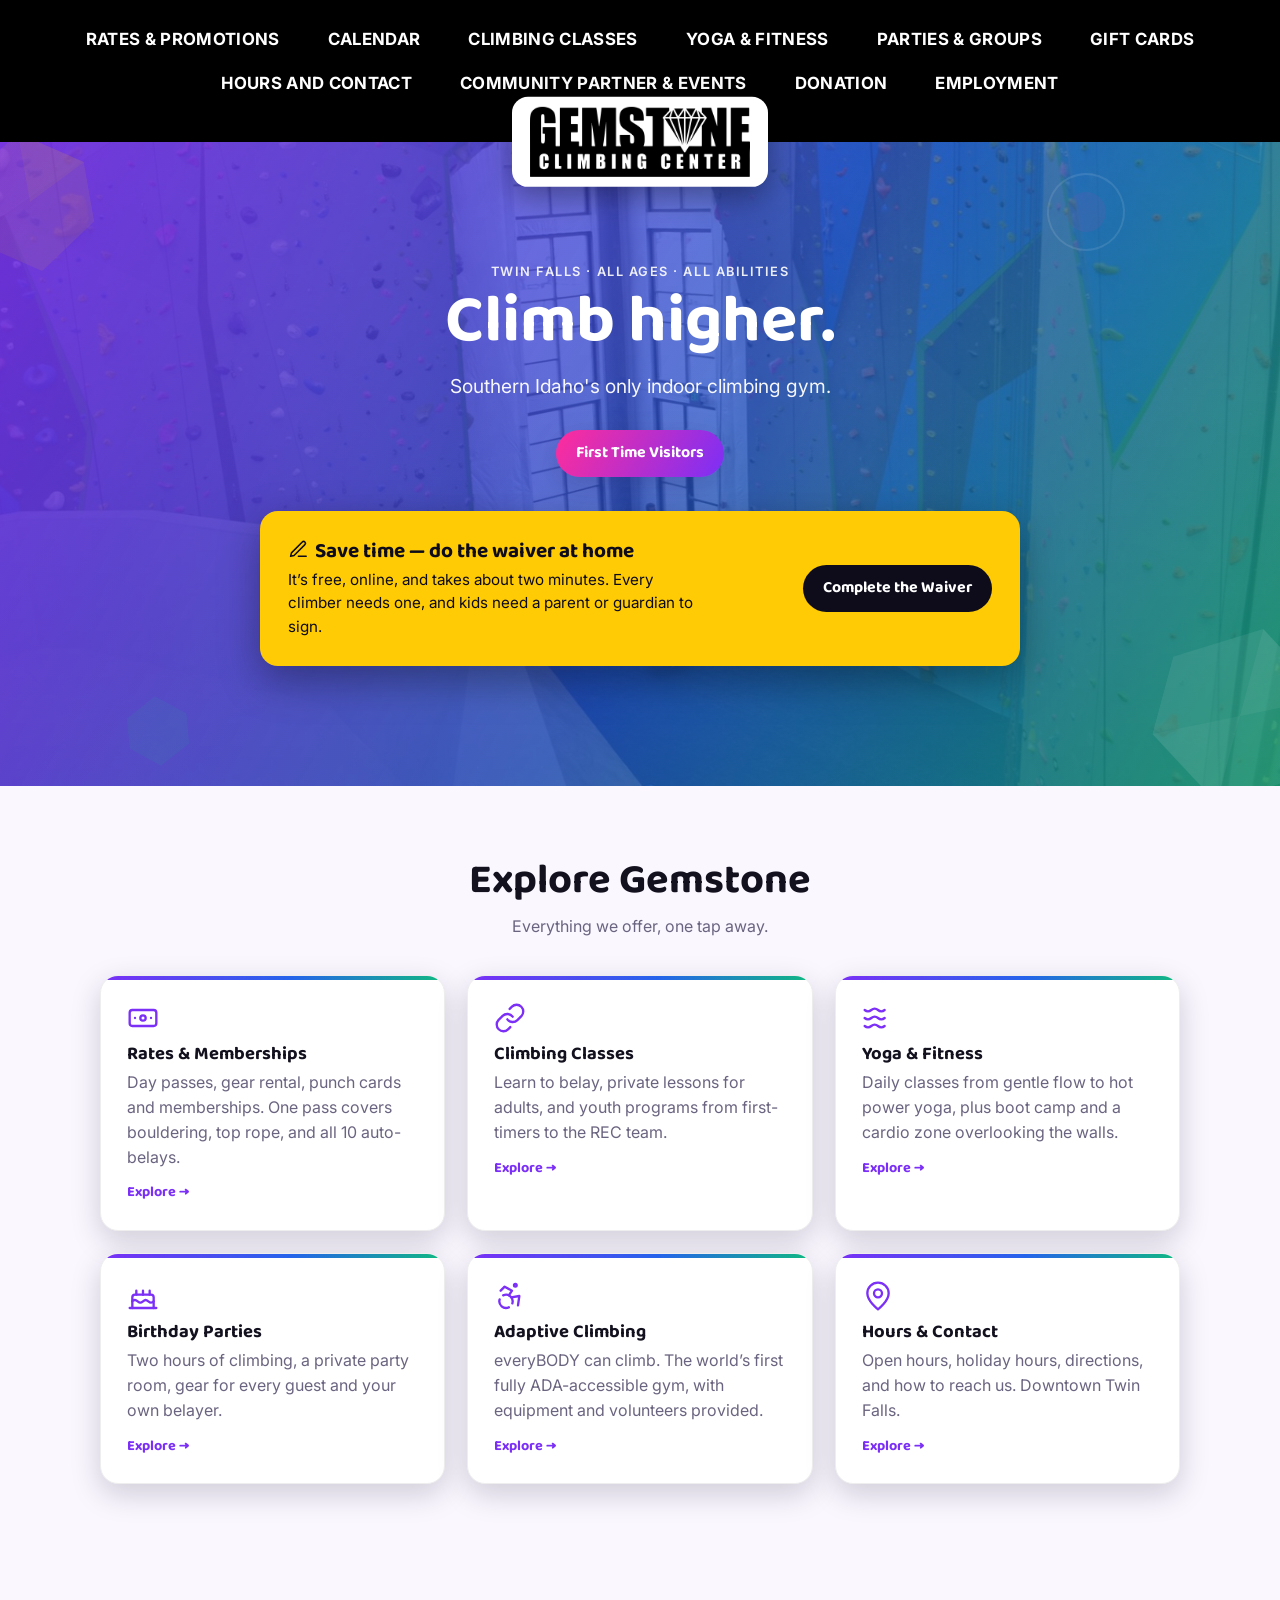
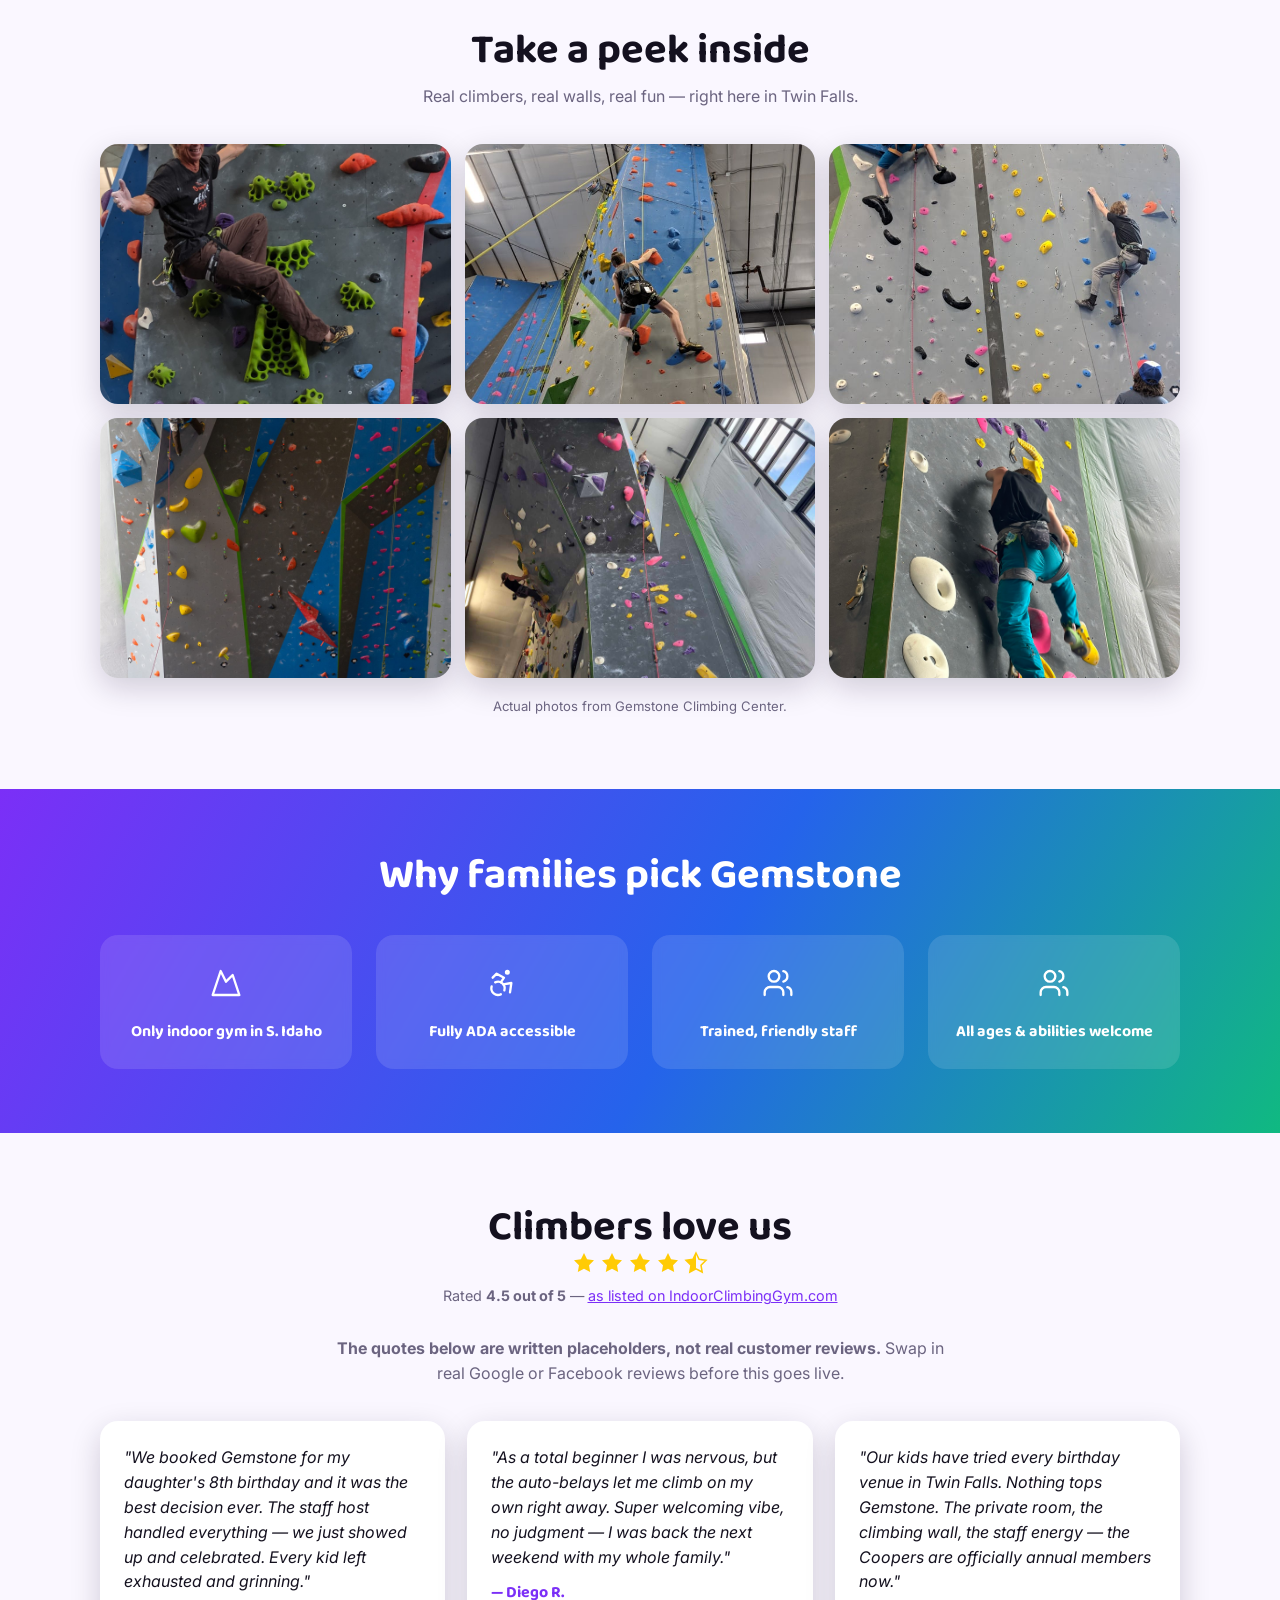
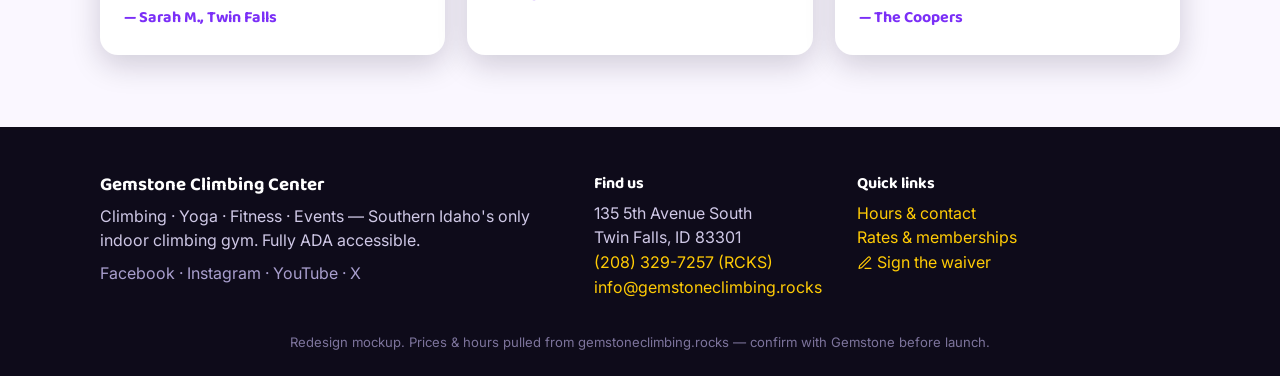
==== index.html @ 19a1fb39 "header: match Kim's mockup - flat two-row tab bar + centered logo badge - All 10 tabs visible on des" ====
<!doctype html>
<html lang="en" class="no-js">
<head>
  <meta charset="UTF-8">
  <meta name="robots" content="noindex, nofollow">
  <meta name="viewport" content="width=device-width, initial-scale=1">
  <title>Gemstone Climbing Center — Twin Falls</title>
  <!-- Swap no-js → js before first paint so .js .reveal hides correctly when JS is available -->
  <script>document.documentElement.classList.replace('no-js','js')</script>
  <link rel="preconnect" href="https://fonts.googleapis.com">
  <link rel="preconnect" href="https://fonts.gstatic.com" crossorigin>
  <link rel="stylesheet" href="https://fonts.googleapis.com/css2?family=Baloo+2:wght@700;800&family=Inter:wght@400;600;700&display=swap">
  <link rel="icon" href="data:image/svg+xml,%3Csvg xmlns='http://www.w3.org/2000/svg' viewBox='0 0 24 24'%3E%3Crect width='24' height='24' rx='5' fill='%230e0b1a'/%3E%3Cpath d='M7 4.5h10l3.5 4.8-8.5 10.2L3.5 9.3z' fill='none' stroke='%23ffcb05' stroke-width='1.7' stroke-linejoin='round'/%3E%3Cpath d='M3.5 9.3h17' stroke='%23ffcb05' stroke-width='1.2'/%3E%3C/svg%3E">
  <meta name="description" content="Southern Idaho's only indoor climbing gym. Bouldering, top rope, 10 auto-belays, classes, yoga & fitness — in downtown Twin Falls.">
  <meta property="og:type" content="website">
  <meta property="og:site_name" content="Gemstone Climbing Center">
  <meta property="og:title" content="Gemstone Climbing Center — Twin Falls, Idaho">
  <meta property="og:description" content="Southern Idaho's only indoor climbing gym. Bouldering, top rope, 10 auto-belays, classes, yoga & fitness — in downtown Twin Falls.">
  <meta property="og:url" content="https://keemstart.github.io/gemstone-climbing-preview/index.html">
  <meta property="og:image" content="https://keemstart.github.io/gemstone-climbing-preview/assets/photos/og-cover.jpg">
  <meta name="twitter:card" content="summary_large_image">
  <meta name="twitter:title" content="Gemstone Climbing Center — Twin Falls, Idaho">
  <meta name="twitter:description" content="Southern Idaho's only indoor climbing gym. Bouldering, top rope, 10 auto-belays, classes, yoga & fitness — in downtown Twin Falls.">
  <meta name="twitter:image" content="https://keemstart.github.io/gemstone-climbing-preview/assets/photos/og-cover.jpg">
  <link rel="stylesheet" href="styles.css?v=14">
</head>
<body>
  <a class="skip" href="#main">Skip to content</a>
  <header class="nav">
    <div class="nav__bar">
      <nav class="nav__links" id="nav-links">
        <a href="rates.html">Rates &amp; Promotions</a>
        <a href="calendar.html">Calendar</a>
        <a href="classes.html">Climbing Classes</a>
        <a href="yoga-fitness.html">Yoga &amp; Fitness</a>
        <a href="parties.html">Parties &amp; Groups</a>
        <a href="gift-cards.html">Gift Cards</a>
        <a href="visit.html">Hours and Contact</a>
        <a href="community.html">Community Partner &amp; Events</a>
        <a href="donation.html">Donation</a>
        <a href="employment.html">Employment</a>
      </nav>
      <button class="nav__burger" type="button" aria-label="Open menu" aria-expanded="false" aria-controls="nav-links"><svg class="ico ico--open" viewBox="0 0 24 24" fill="none" stroke="currentColor" stroke-width="2" stroke-linecap="round" aria-hidden="true"><path d="M3 6h18M3 12h18M3 18h18"/></svg><svg class="ico ico--close" viewBox="0 0 24 24" fill="none" stroke="currentColor" stroke-width="2" stroke-linecap="round" aria-hidden="true"><path d="M18 6 6 18M6 6l12 12"/></svg></button>
    </div>
    <a class="nav__logo" href="index.html" aria-label="Gemstone Climbing Center — home"><img src="assets/photos/logo.png" alt="Gemstone Climbing Center" width="280" height="90"></a>
  </header>
  <main id="main">

    <!-- ── Section 1: Hero ── -->
    <section class="hero hero--home">
      <!-- Decorative gem facet shapes -->
      <svg class="hero__deco hero__deco--1" aria-hidden="true" focusable="false" xmlns="http://www.w3.org/2000/svg" viewBox="0 0 160 180" width="160" height="180"><polygon points="80,0 160,50 160,130 80,180 0,130 0,50" fill="rgba(255,255,255,0.07)"/><polygon points="80,0 160,50 80,90" fill="rgba(255,255,255,0.05)"/><polygon points="0,130 80,180 80,90" fill="rgba(255,255,255,0.04)"/></svg> <svg class="hero__deco hero__deco--2" aria-hidden="true" focusable="false" xmlns="http://www.w3.org/2000/svg" viewBox="0 0 120 140" width="120" height="140"><polygon points="60,0 120,40 120,100 60,140 0,100 0,40" fill="rgba(255,203,5,0.08)"/><polygon points="60,0 120,40 60,70" fill="rgba(255,203,5,0.06)"/></svg> <svg class="hero__deco hero__deco--3" aria-hidden="true" focusable="false" xmlns="http://www.w3.org/2000/svg" viewBox="0 0 80 80" width="80" height="80"><circle cx="40" cy="40" r="38" fill="none" stroke="rgba(255,255,255,0.1)" stroke-width="2"/><circle cx="40" cy="40" r="20" fill="rgba(255,45,155,0.07)"/></svg> <svg class="hero__deco hero__deco--4" aria-hidden="true" focusable="false" xmlns="http://www.w3.org/2000/svg" viewBox="0 0 60 70" width="60" height="70"><polygon points="30,0 60,20 60,50 30,70 0,50 0,20" fill="rgba(16,185,129,0.09)"/></svg> <div class="container hero__inner">
        <p class="eyebrow">Twin Falls · All ages · All abilities</p>
        <h1 class="hero__title">Climb higher.</h1>
        <p class="hero__sub">Southern Idaho's only indoor climbing gym.</p>
        <div class="hero__cta">
          <a class="btn btn--cta" href="rates.html#first-visit">First Time Visitors</a>
        </div>
        <div class="waiver-band">
          <div>
            <h3><svg class="ico" viewBox="0 0 24 24" fill="none" stroke="currentColor" stroke-width="1.75" stroke-linecap="round" stroke-linejoin="round" aria-hidden="true"><path d="M12 20h9"/><path d="M16.5 3.5a2.12 2.12 0 0 1 3 3L7 19l-4 1 1-4Z"/></svg> Save time &mdash; do the waiver at home</h3>
            <p>It&rsquo;s free, online, and takes about two minutes. Every climber needs one, and kids need a parent or guardian to sign.</p>
          </div>
          <a class="btn btn--dark" href="https://waiver.smartwaiver.com/w/5cfe9b97b33d8/web/" target="_blank" rel="noopener">Complete the Waiver</a>
        </div>
      </div>
    </section>

    <!-- Section 3: Site map -->
    <section id="explore" class="section">
      <div class="container">
        <h2>Explore Gemstone</h2>
        <p class="section__sub">Everything we offer, one tap away.</p>
        <div class="cards">
          <a class="card card--link" href="rates.html">
            <div class="card__icon"><svg class="ico" viewBox="0 0 24 24" fill="none" stroke="currentColor" stroke-width="1.75" stroke-linecap="round" stroke-linejoin="round" aria-hidden="true"><rect x="2" y="6" width="20" height="12" rx="2"/><circle cx="12" cy="12" r="2"/><path d="M6 12h.01M18 12h.01"/></svg></div>
            <h3>Rates &amp; Memberships</h3>
            <p>Day passes, gear rental, punch cards and memberships. One pass covers bouldering, top rope, and all 10 auto-belays.</p>
            <span class="card__go">Explore &rarr;</span>
          </a>
          <a class="card card--link" href="classes.html">
            <div class="card__icon"><svg class="ico" viewBox="0 0 24 24" fill="none" stroke="currentColor" stroke-width="1.75" stroke-linecap="round" stroke-linejoin="round" aria-hidden="true"><path d="M10 13a5 5 0 0 0 7.54.54l3-3a5 5 0 0 0-7.07-7.07l-1.72 1.71"/><path d="M14 11a5 5 0 0 0-7.54-.54l-3 3a5 5 0 0 0 7.07 7.07l1.71-1.71"/></svg></div>
            <h3>Climbing Classes</h3>
            <p>Learn to belay, private lessons for adults, and youth programs from first-timers to the REC team.</p>
            <span class="card__go">Explore &rarr;</span>
          </a>
          <a class="card card--link" href="yoga-fitness.html">
            <div class="card__icon"><svg class="ico" viewBox="0 0 24 24" fill="none" stroke="currentColor" stroke-width="1.75" stroke-linecap="round" stroke-linejoin="round" aria-hidden="true"><path d="M2 6c.6.5 1.2 1 2.5 1C7 7 7 5 9.5 5c2.6 0 2.4 2 5 2 1.3 0 1.9-.5 2.5-1"/><path d="M2 12c.6.5 1.2 1 2.5 1C7 13 7 11 9.5 11c2.6 0 2.4 2 5 2 1.3 0 1.9-.5 2.5-1"/><path d="M2 18c.6.5 1.2 1 2.5 1C7 19 7 17 9.5 17c2.6 0 2.4 2 5 2 1.3 0 1.9-.5 2.5-1"/></svg></div>
            <h3>Yoga &amp; Fitness</h3>
            <p>Daily classes from gentle flow to hot power yoga, plus boot camp and a cardio zone overlooking the walls.</p>
            <span class="card__go">Explore &rarr;</span>
          </a>
          <a class="card card--link" href="parties.html">
            <div class="card__icon"><svg class="ico" viewBox="0 0 24 24" fill="none" stroke="currentColor" stroke-width="1.75" stroke-linecap="round" stroke-linejoin="round" aria-hidden="true"><path d="M20 21v-8a2 2 0 0 0-2-2H6a2 2 0 0 0-2 2v8"/><path d="M4 16s.5-1 2-1 2.5 2 4 2 2.5-2 4-2 2.5 2 4 2 2-1 2-1"/><path d="M2 21h20"/><path d="M7 8v3M12 8v3M17 8v3"/></svg></div>
            <h3>Birthday Parties</h3>
            <p>Two hours of climbing, a private party room, gear for every guest and your own belayer.</p>
            <span class="card__go">Explore &rarr;</span>
          </a>
          <a class="card card--link" href="adaptive.html">
            <div class="card__icon"><svg class="ico" viewBox="0 0 24 24" fill="none" stroke="currentColor" stroke-width="1.75" stroke-linecap="round" stroke-linejoin="round" aria-hidden="true"><circle cx="16" cy="4" r="1"/><path d="m18 19 1-7-6 1"/><path d="m5 8 3-3 5.5 3-2.36 3.5"/><path d="M4.24 14.5a5 5 0 0 0 6.88 6"/><path d="M13.76 17.5a5 5 0 0 0-6.88-6"/></svg></div>
            <h3>Adaptive Climbing</h3>
            <p>everyBODY can climb. The world&rsquo;s first fully ADA-accessible gym, with equipment and volunteers provided.</p>
            <span class="card__go">Explore &rarr;</span>
          </a>
          <a class="card card--link" href="visit.html">
            <div class="card__icon"><svg class="ico" viewBox="0 0 24 24" fill="none" stroke="currentColor" stroke-width="1.75" stroke-linecap="round" stroke-linejoin="round" aria-hidden="true"><path d="M20 10c0 6-8 12-8 12s-8-6-8-12a8 8 0 0 1 16 0Z"/><circle cx="12" cy="10" r="3"/></svg></div>
            <h3>Hours &amp; Contact</h3>
            <p>Open hours, holiday hours, directions, and how to reach us. Downtown Twin Falls.</p>
            <span class="card__go">Explore &rarr;</span>
          </a>
        </div>
      </div>
    </section>

    <!-- ── Section 3b: Photo gallery ── -->
    <section class="section reveal">
      <div class="container">
        <h2>Take a peek inside</h2>
        <p class="section__sub">Real climbers, real walls, real fun — right here in Twin Falls.</p>
        <div class="gallery">
          <img src="assets/photos/g1.jpg" alt="A climber grinning mid-route on a colorful bouldering wall at Gemstone" loading="lazy">
          <img src="assets/photos/g2.jpg" alt="A climber high on a tall lead wall under the gym's big ceiling" loading="lazy">
          <img src="assets/photos/g3.jpg" alt="Climbers on the top-rope walls with a friend spotting below" loading="lazy">
          <img src="assets/photos/g4.jpg" alt="Wide view of Gemstone's colorful climbing walls and padded floor" loading="lazy">
          <img src="assets/photos/g5.jpg" alt="Two friends smiling in front of the bouldering wall" loading="lazy">
          <img src="assets/photos/g6.jpg" alt="A climber working a route across bright, chunky holds" loading="lazy">
        </div>
        <p class="gallery__note">Actual photos from Gemstone Climbing Center.</p>
      </div>
    </section>

    <!-- ── Section 4: Why Gemstone trust band ── -->
    <section id="why" class="why reveal">
      <div class="container">
        <h2>Why families pick Gemstone</h2>
        <div class="why__grid">
          <div class="why__item">
            <span class="why__icon"><svg class="ico" viewBox="0 0 24 24" fill="none" stroke="currentColor" stroke-width="1.75" stroke-linecap="round" stroke-linejoin="round" aria-hidden="true"><path d="m8 3 4 8 5-5 5 15H2L8 3z"/></svg></span>
            <strong>Only indoor gym in S. Idaho</strong>
          </div>
          <div class="why__item">
            <span class="why__icon"><svg class="ico" viewBox="0 0 24 24" fill="none" stroke="currentColor" stroke-width="1.75" stroke-linecap="round" stroke-linejoin="round" aria-hidden="true"><circle cx="16" cy="4" r="1"/><path d="m18 19 1-7-6 1"/><path d="m5 8 3-3 5.5 3-2.36 3.5"/><path d="M4.24 14.5a5 5 0 0 0 6.88 6"/><path d="M13.76 17.5a5 5 0 0 0-6.88-6"/></svg></span>
            <strong>Fully ADA accessible</strong>
          </div>
          <div class="why__item">
            <span class="why__icon"><svg class="ico" viewBox="0 0 24 24" fill="none" stroke="currentColor" stroke-width="1.75" stroke-linecap="round" stroke-linejoin="round" aria-hidden="true"><path d="M16 21v-2a4 4 0 0 0-4-4H6a4 4 0 0 0-4 4v2"/><circle cx="9" cy="7" r="4"/><path d="M22 21v-2a4 4 0 0 0-3-3.87"/><path d="M16 3.13a4 4 0 0 1 0 7.75"/></svg></span>
            <strong>Trained, friendly staff</strong>
          </div>
          <div class="why__item">
            <span class="why__icon"><svg class="ico" viewBox="0 0 24 24" fill="none" stroke="currentColor" stroke-width="1.75" stroke-linecap="round" stroke-linejoin="round" aria-hidden="true"><path d="M16 21v-2a4 4 0 0 0-4-4H6a4 4 0 0 0-4 4v2"/><circle cx="9" cy="7" r="4"/><path d="M22 21v-2a4 4 0 0 0-3-3.87"/><path d="M16 3.13a4 4 0 0 1 0 7.75"/></svg></span>
            <strong>All ages &amp; abilities welcome</strong>
          </div>
        </div>
      </div>
    </section>

    <!-- ── Section 5: Testimonials ── -->
    <section class="section reveal">
      <div class="container">
        <h2>Climbers love us</h2>
        <div class="rating">
          <div class="rating__stars" aria-hidden="true"><svg class="ico ico--star" viewBox="0 0 24 24" fill="currentColor" aria-hidden="true"><path d="m12 2 3.09 6.26L22 9.27l-5 4.87 1.18 6.88L12 17.77l-6.18 3.25L7 14.14 2 9.27l6.91-1.01z"/></svg><svg class="ico ico--star" viewBox="0 0 24 24" fill="currentColor" aria-hidden="true"><path d="m12 2 3.09 6.26L22 9.27l-5 4.87 1.18 6.88L12 17.77l-6.18 3.25L7 14.14 2 9.27l6.91-1.01z"/></svg><svg class="ico ico--star" viewBox="0 0 24 24" fill="currentColor" aria-hidden="true"><path d="m12 2 3.09 6.26L22 9.27l-5 4.87 1.18 6.88L12 17.77l-6.18 3.25L7 14.14 2 9.27l6.91-1.01z"/></svg><svg class="ico ico--star" viewBox="0 0 24 24" fill="currentColor" aria-hidden="true"><path d="m12 2 3.09 6.26L22 9.27l-5 4.87 1.18 6.88L12 17.77l-6.18 3.25L7 14.14 2 9.27l6.91-1.01z"/></svg><svg class="ico ico--star" viewBox="0 0 24 24" aria-hidden="true"><defs><linearGradient id="halfstar"><stop offset="50%" stop-color="currentColor"/><stop offset="50%" stop-color="transparent"/></linearGradient></defs><path d="m12 2 3.09 6.26L22 9.27l-5 4.87 1.18 6.88L12 17.77l-6.18 3.25L7 14.14 2 9.27l6.91-1.01z" fill="url(#halfstar)" stroke="currentColor" stroke-width="1.5"/></svg></div>
          <p class="rating__text">
            Rated <strong>4.5 out of 5</strong> —
            <a href="https://www.indoorclimbinggym.com/gyms/gemstone-climbing-center-twin-falls/" target="_blank" rel="noopener">as listed on IndoorClimbingGym.com</a>
          </p>
        </div>
        <p class="section__sub"><strong>The quotes below are written placeholders, not real customer reviews.</strong> Swap in real Google or Facebook reviews before this goes live.</p>
        <div class="cards">
          <blockquote class="quote">
            <p>"We booked Gemstone for my daughter's 8th birthday and it was the best decision ever. The staff host handled everything — we just showed up and celebrated. Every kid left exhausted and grinning."</p>
            <cite>— Sarah M., Twin Falls</cite>
          </blockquote>
          <blockquote class="quote">
            <p>"As a total beginner I was nervous, but the auto-belays let me climb on my own right away. Super welcoming vibe, no judgment — I was back the next weekend with my whole family."</p>
            <cite>— Diego R.</cite>
          </blockquote>
          <blockquote class="quote">
            <p>"Our kids have tried every birthday venue in Twin Falls. Nothing tops Gemstone. The private room, the climbing wall, the staff energy — the Coopers are officially annual members now."</p>
            <cite>— The Coopers</cite>
          </blockquote>
        </div>
      </div>
    </section>

  </main>
  <footer class="footer" id="footer">
    <div class="container footer__grid">
      <div>
        <h3>Gemstone Climbing Center</h3>
        <p>Climbing · Yoga · Fitness · Events — Southern Idaho's only indoor climbing gym. Fully ADA accessible.</p>
        <p class="footer__social">Facebook · Instagram · YouTube · X</p>
      </div>
      <div>
        <h4>Find us</h4>
        <p>135 5th Avenue South<br>Twin Falls, ID 83301</p>
        <p>
          <a class="contact-link" href="tel:+12083297257">(208) 329-7257 (RCKS)</a><br>
          <a class="contact-link" href="mailto:info@gemstoneclimbing.rocks">info@gemstoneclimbing.rocks</a>
        </p>
      </div>
      <div>
        <h4>Quick links</h4>
        <p>
          <a class="contact-link" href="visit.html">Hours &amp; contact</a><br>
          <a class="contact-link" href="rates.html">Rates &amp; memberships</a><br>
          <a class="contact-link" href="https://waiver.smartwaiver.com/w/5cfe9b97b33d8/web/" target="_blank" rel="noopener"><svg class="ico" viewBox="0 0 24 24" fill="none" stroke="currentColor" stroke-width="1.75" stroke-linecap="round" stroke-linejoin="round" aria-hidden="true"><path d="M12 20h9"/><path d="M16.5 3.5a2.12 2.12 0 0 1 3 3L7 19l-4 1 1-4Z"/></svg> Sign the waiver</a>
        </p>
      </div>
    </div>
    <p class="footer__note">Redesign mockup. Prices &amp; hours pulled from gemstoneclimbing.rocks — confirm with Gemstone before launch.</p>
  </footer>
  <script src="main.js?v=5" defer></script>
</body>
</html>
---- styles.css ----
:root {
  --amethyst: #7b2ff7;
  --sapphire: #2563eb;
  --emerald:  #10b981;
  --magenta:  #ff2d9b;
  --citrine:  #ffcb05;
  --rock:     #0e0b1a;
  --rock-2:   #1a1430;
  --ink:      #14111f;
  --paper:    #faf7ff;
  --muted:    #6b6480;
  --grad-gem: linear-gradient(120deg, var(--amethyst), var(--sapphire) 55%, var(--emerald));
  --grad-cta: linear-gradient(120deg, var(--magenta), var(--amethyst));
  --font-display: "Baloo 2", system-ui, sans-serif;
  --font-body: "Inter", system-ui, sans-serif;
  --radius: 18px;
  --shadow: 0 10px 30px rgba(20,10,40,.18);
  --container: 1120px;
}

*{box-sizing:border-box;margin:0}

/* ── Icon system (inline SVG, inherits colour + font-size) ── */
.ico{width:1em;height:1em;display:inline-block;vertical-align:-.15em;flex:none}
.card__icon{font-size:2rem;color:var(--amethyst);line-height:1}
.why__icon .ico{width:2rem;height:2rem}
.deal h3 .ico,.waiver-band h3 .ico,.press h3 .ico,.hours-card h3 .ico{margin-right:2px}
.ico--star{width:1em;height:1em}

body{font-family:var(--font-body); color:var(--ink); background:var(--paper); line-height:1.55;}

.container{max-width:var(--container);margin-inline:auto;padding-inline:20px}

h1,h2,h3,h4{font-family:var(--font-display); line-height:1.1;}

/* .reveal is only hidden when JS is active (html.js present); without JS content stays visible */
.js .reveal{opacity:0;transform:translateY(20px);transition:opacity .6s ease, transform .6s ease}
.js .reveal.in{opacity:1;transform:none}
/* non-js fallback: always visible */
.reveal{transition:opacity .6s ease, transform .6s ease}

@media (prefers-reduced-motion: reduce) {
  *, *::before, *::after { animation-duration:.001ms !important; animation-iteration-count:1 !important; transition-duration:.001ms !important; }
  .js .reveal { opacity:1; transform:none; }
}


/* ── Buttons ── */
.btn{display:inline-block;padding:11px 20px;border-radius:999px;font-family:var(--font-display);font-weight:700;text-decoration:none;cursor:pointer;border:none;font-size:1rem;white-space:nowrap}
.btn--cta{background:var(--grad-cta);color:#fff;box-shadow:var(--shadow);transition:transform .15s ease}
.btn--cta:hover{transform:scale(1.04)}

/* ── Header: two-row tab bar + centered straddling logo (Kim's layout) ── */
.nav{position:relative;background:#000;z-index:50}
.nav__bar{max-width:1400px;margin:0 auto;padding:22px 20px 42px;display:flex;justify-content:center;align-items:center}
.nav__links{display:flex;flex-wrap:wrap;justify-content:center;gap:10px 44px;max-width:1180px}
.nav__links a{color:#fff;text-decoration:none;font-family:var(--font-body);font-weight:700;font-size:1.05rem;
  text-transform:uppercase;letter-spacing:.02em;white-space:nowrap;padding:4px 2px;transition:color .2s ease}
.nav__links a:hover,.nav__links a[aria-current="page"]{color:var(--citrine)}

/* Logo badge: centered, half over the bar, half over the hero */
.nav__logo{position:absolute;left:50%;top:100%;transform:translate(-50%,-50%);z-index:55;
  background:#fff;border-radius:16px;padding:10px 18px;box-shadow:0 10px 30px rgba(0,0,0,.35);line-height:0}
.nav__logo img{width:220px;height:auto;display:block}
.hero{padding-top:150px}
.hero--page{padding-top:112px}

/* Mobile: menu button + drop-down panel (links wrap below the bar with JS off) */
.nav__burger{display:none;background:none;border:0;color:#fff;cursor:pointer;border-radius:12px;
  align-items:center;justify-content:center;min-width:44px;min-height:44px;transition:background .2s ease}
.nav__burger:hover{background:rgba(255,255,255,.12)}
.nav__burger .ico{width:26px;height:26px}
.nav__burger .ico--close{display:none}
.nav.is-open .nav__burger .ico--open{display:none}
.nav.is-open .nav__burger .ico--close{display:inline-block}
@media (max-width:900px){
  .nav__bar{padding:10px 16px 34px;justify-content:flex-end;min-height:60px}
  .nav__burger{display:inline-flex}
  .js .nav__links{position:absolute;top:100%;left:0;right:0;z-index:60;background:rgba(0,0,0,.97);
    flex-direction:column;gap:0;padding:6px 20px 14px;display:none;max-width:none;
    border-top:1px solid rgba(255,255,255,.1);box-shadow:0 18px 40px rgba(0,0,0,.45)}
  .js .nav.is-open .nav__links{display:flex}
  .js .nav__links a{padding:14px 4px;font-size:.95rem;border-bottom:1px solid rgba(255,255,255,.08)}
  .js .nav__links a:last-child{border-bottom:0}
  .no-js .nav__links{gap:8px 18px;padding-bottom:10px;justify-content:center}
  .nav__logo{padding:8px 14px;border-radius:12px}
  .nav__logo img{width:160px}
  .hero{padding-top:110px}
  .hero--page{padding-top:96px}
}

/* ── Focus visibility (keyboard a11y) ── */
a:focus-visible, button:focus-visible, summary:focus-visible, input:focus-visible {
  outline: 3px solid var(--citrine);
  outline-offset: 2px;
}

/* Skip link — first tab stop for keyboard and screen-reader users */
.skip{position:absolute;left:-9999px;top:0;z-index:100;background:var(--citrine);color:#0e0b1a;
  padding:12px 20px;border-radius:0 0 12px 0;font-family:var(--font-display);font-weight:700}
.skip:focus{left:0}

/* ── Interaction feedback (hover-capable pointers only) ── */
.pkg,.week__row,.gallery img,.faq__item{transition:transform .2s ease,box-shadow .2s ease,border-color .2s ease,filter .25s ease}
.faq__item summary{transition:color .2s ease}
@media (hover:hover){
  .pkg:hover{transform:translateY(-4px);box-shadow:0 18px 44px rgba(20,10,40,.2)}
  .rate-table tbody tr:hover{background:#faf8ff}
  .faq__item:hover{border-color:#ddd0f5}
  .faq__item summary:hover{color:var(--amethyst)}
  .gallery img:hover{filter:saturate(1.12) brightness(1.03)}
  .week__row:hover{box-shadow:0 12px 30px rgba(20,10,40,.14)}
  .tag:hover{border-left-color:var(--magenta)}
}
@media (hover:hover) and (min-width:821px){
  .pkg--popular:hover{transform:scale(1.04) translateY(-4px)}
}

/* ── Footer ── */
.footer{background:var(--rock);color:#cfc8e6;padding:48px 0 24px}
.footer__grid{display:grid;grid-template-columns:2fr 1fr 1.4fr;gap:32px}
.footer h3,.footer h4{color:#fff;margin-bottom:8px}
.footer a{color:var(--citrine);text-decoration:none}
.footer__social{margin-top:8px;color:#a99fce}
.footer__note{text-align:center;color:#7d749c;font-size:.82rem;margin-top:32px}
@media (max-width:760px){.footer__grid{grid-template-columns:1fr;gap:24px}}

/* ── Hero ──
   Photo lives on ::before so it can be transformed/animated; the jewel tint
   sits on ::after above it. Each page sets --hero-img / --hero-pos / --hero-tint. */
.hero{
  background:var(--rock-2);
  color:#fff;padding:120px 0;text-align:center;position:relative;overflow:hidden;
}
.hero::before{
  content:'';position:absolute;inset:-8%;z-index:0;
  background-image:var(--hero-img);
  background-position:var(--hero-pos, center 50%);
  background-size:cover;background-repeat:no-repeat;
}
.hero::after{
  content:'';position:absolute;inset:0;z-index:1;
  background:
    var(--hero-tint, linear-gradient(120deg, rgba(123,47,247,.85), rgba(37,99,235,.62) 55%, rgba(16,185,129,.7))),
    linear-gradient(rgba(14,11,26,.30), rgba(14,11,26,.52));
}
.hero__inner{position:relative;z-index:3}

/* Per-page hero photography */
.hero--home{--hero-img:url('assets/photos/home-hero.jpg');--hero-pos:center 55%}
.hero--rates{--hero-img:url('assets/photos/hero-rates.jpg');--hero-pos:center 45%}
.hero--classes{--hero-img:url('assets/photos/hero-classes.jpg');--hero-pos:center 72%;
  --hero-tint:linear-gradient(120deg, rgba(123,47,247,.84), rgba(37,99,235,.76))}
.hero--yoga{--hero-img:url('assets/photos/hero-yoga.jpg');--hero-pos:center 50%;
  --hero-tint:linear-gradient(120deg, rgba(37,99,235,.82), rgba(16,185,129,.78))}
.hero--visit{--hero-img:url('assets/photos/hero-visit.jpg');--hero-pos:center 45%;
  --hero-tint:linear-gradient(120deg, rgba(26,20,48,.86), rgba(123,47,247,.74))}
.hero--adaptive{--hero-img:url('assets/photos/hero-adaptive.jpg');--hero-pos:center 48%;
  --hero-tint:linear-gradient(120deg, rgba(37,99,235,.8), rgba(16,185,129,.76))}

/* Slow drifting zoom on the homepage hero (Ken Burns) */
@keyframes heroDrift{
  0%   {transform:scale(1.04) translate3d(-1.2%, 0.4%, 0)}
  50%  {transform:scale(1.13) translate3d(1.2%, -0.8%, 0)}
  100% {transform:scale(1.04) translate3d(-1.2%, 0.4%, 0)}
}
.hero--home::before{animation:heroDrift 42s ease-in-out infinite;will-change:transform}
@media (prefers-reduced-motion: reduce){.hero--home::before{animation:none}}
.hero__title{font-size:clamp(2.4rem,6vw,4.2rem);line-height:1.02;margin:6px 0}
.eyebrow{letter-spacing:.12em;text-transform:uppercase;font-size:.8rem;opacity:.9;font-weight:600}
.hero__sub{font-size:1.2rem;max-width:620px;margin:16px auto 28px;opacity:.95}
.hero__cta{display:flex;gap:14px;justify-content:center;flex-wrap:wrap}
.btn--ghost{border:2px solid rgba(255,255,255,.7);color:#fff;background:transparent;transition:background .2s ease,color .2s ease}
.btn--ghost:hover{background:rgba(255,255,255,.15)}
/* Ghost button for light surfaces (must follow .btn--ghost to win) */
.btn--ghost-dark{border:2px solid var(--amethyst);color:var(--amethyst);background:transparent}
.btn--ghost-dark:hover{background:rgba(123,47,247,.09)}

/* Decorative gem shapes — sit above the tint, below the text */
.hero__deco{position:absolute;pointer-events:none;user-select:none;z-index:2}
.hero__deco--1{bottom:-20px;right:-40px;transform:rotate(15deg)}
.hero__deco--2{top:-10px;left:-30px;transform:rotate(-10deg)}
.hero__deco--3{top:30px;right:12%;transform:rotate(20deg)}
.hero__deco--4{bottom:20px;left:10%;transform:rotate(-5deg)}

/* ── Party teaser band ── */
.teaser{background:var(--rock-2);color:#fff;padding:64px 0;text-align:center}
.teaser h2{font-size:clamp(1.8rem,4vw,2.6rem)}
.teaser__points{list-style:none;display:flex;gap:28px;justify-content:center;flex-wrap:wrap;margin:24px 0 28px;font-size:1.05rem}
@media (max-width:600px){.teaser__points{flex-direction:column;align-items:center;gap:14px}}

/* ── Offer / generic section ── */
.section{padding:72px 0}
.section h2{font-size:clamp(1.8rem,4vw,2.6rem);text-align:center}
.section__sub{text-align:center;color:var(--muted);max-width:620px;margin:10px auto 36px}

/* ── Cards grid ── */
.cards{display:grid;grid-template-columns:repeat(3,1fr);gap:22px}
@media (max-width:900px){.cards{grid-template-columns:repeat(2,1fr)}}
@media (max-width:600px){.cards{grid-template-columns:1fr}}

/* Card — using ::before top accent instead of border-image to keep border-radius intact */
.card{
  background:#fff;
  border:1px solid #eee;
  border-radius:var(--radius);
  padding:26px;
  box-shadow:var(--shadow);
  position:relative;
  overflow:hidden;
}
.card::before{
  content:'';
  position:absolute;
  inset:0 0 auto 0;
  height:4px;
  background:var(--grad-gem);
  border-radius:var(--radius) var(--radius) 0 0;
}
.card__icon{font-size:2rem}
.card h3{margin:10px 0 6px;font-size:1.15rem}
.card p{color:var(--muted)}

/* ── Why Gemstone trust band ── */
.why{background:var(--grad-gem);color:#fff;padding:64px 0;text-align:center}
.why h2{font-size:clamp(1.8rem,4vw,2.6rem);margin-bottom:36px}
.why__grid{display:grid;grid-template-columns:repeat(4,1fr);gap:24px;text-align:center}
@media (max-width:760px){.why__grid{grid-template-columns:repeat(2,1fr)}}
@media (max-width:460px){.why__grid{grid-template-columns:1fr}}
.why__item{background:rgba(255,255,255,.12);border-radius:var(--radius);padding:24px 16px;backdrop-filter:blur(4px)}
.why__icon{display:block;font-size:2rem;margin-bottom:10px}
.why__item strong{font-size:1rem;font-weight:700;font-family:var(--font-display)}

/* ── Photo gallery ── */
.gallery{display:grid;grid-template-columns:repeat(3,1fr);gap:14px}
@media (max-width:760px){.gallery{grid-template-columns:repeat(2,1fr)}}
@media (max-width:440px){.gallery{grid-template-columns:1fr}}
.gallery img{width:100%;height:260px;object-fit:cover;object-position:center 45%;border-radius:var(--radius);box-shadow:var(--shadow);display:block}
.gallery__note{text-align:center;color:var(--muted);font-size:.82rem;margin-top:18px}

/* ── Testimonial quotes ── */
.quote{background:#fff;border-radius:var(--radius);padding:24px;box-shadow:var(--shadow)}
.quote p{color:var(--ink);font-style:italic}
.quote cite{display:block;margin-top:12px;color:var(--amethyst);font-style:normal;font-weight:700;font-family:var(--font-display)}

/* ════════════════════════════════════════════════════
   PARTY PAGE
   ════════════════════════════════════════════════════ */

/* ── Party hero ── */
.hero--party{--hero-img:url('assets/photos/party-hero.jpg');--hero-pos:center 55%;
  --hero-tint:linear-gradient(120deg, rgba(255,45,155,.78), rgba(123,47,247,.8))}

/* ── Package cards ── */
.cards--pkg{grid-template-columns:repeat(3,1fr)}
@media (max-width:820px){.cards--pkg{grid-template-columns:1fr;max-width:420px;margin-inline:auto}}

.pkg{background:#fff;border-radius:var(--radius);padding:30px;box-shadow:var(--shadow);position:relative;display:flex;flex-direction:column}
.pkg--popular{outline:3px solid var(--magenta);outline-offset:0}
@media (min-width:821px){.pkg--popular{transform:scale(1.04)}}

.pkg__name{font-size:1.4rem}
.pkg__price{font-family:var(--font-display);font-size:2.4rem;color:var(--amethyst);margin:4px 0 14px}
.pkg__list{list-style:none;margin:0 0 22px;display:grid;gap:9px}
.pkg__list li{color:var(--ink);position:relative;padding-left:27px;line-height:1.45}
.pkg__list li::before{content:'';position:absolute;left:0;top:.2em;width:17px;height:17px;
  background:url("data:image/svg+xml,%3Csvg xmlns='http://www.w3.org/2000/svg' viewBox='0 0 24 24' fill='none' stroke='%2310b981' stroke-width='3' stroke-linecap='round' stroke-linejoin='round'%3E%3Cpath d='M20 6 9 17l-5-5'/%3E%3C/svg%3E") center/contain no-repeat}
.pkg .btn{margin-top:auto}
.pkg__ribbon{position:absolute;top:14px;right:-6px;background:var(--grad-cta);color:#fff;padding:4px 14px;border-radius:6px;font-size:.8rem;font-family:var(--font-display);font-weight:700}
.note{text-align:center;color:var(--muted);font-size:.85rem;margin-top:18px}

/* ── How it works steps ── */
.steps{display:grid;grid-template-columns:repeat(4,1fr);gap:20px}
@media (max-width:760px){.steps{grid-template-columns:repeat(2,1fr)}}
@media (max-width:440px){.steps{grid-template-columns:1fr}}

.step{text-align:center}
.step__num{width:56px;height:56px;border-radius:50%;background:var(--grad-gem);color:#fff;font-family:var(--font-display);font-weight:800;font-size:1.5rem;display:grid;place-items:center;margin:0 auto 12px}
.step h3{font-size:1.1rem;margin-bottom:4px}
.step p{color:var(--muted)}

/* ── FAQ accordion ── */
.faq-wrap{max-width:760px}
.faq__item{background:#fff;border:1px solid #eee;border-radius:12px;padding:14px 18px;margin-bottom:10px}
.faq__item summary{font-family:var(--font-display);font-weight:700;cursor:pointer;list-style:none;display:flex;justify-content:space-between;align-items:center}
.faq__item summary::-webkit-details-marker{display:none}
.faq__item summary::after{content:'+';font-size:1.3rem;color:var(--amethyst);transition:transform .2s ease;line-height:1}
.faq__item[open] summary::after{transform:rotate(45deg)}
.faq__item[open] summary{color:var(--amethyst)}
.faq__item p{color:var(--muted);margin-top:10px}

/* ── Closing CTA band + request form ── */
.cta-band{background:var(--grad-gem);color:#fff;padding:72px 0;text-align:center}
.cta-band h2{font-size:clamp(1.8rem,4vw,2.6rem)}
.cta-band__phone{font-size:1.3rem;font-family:var(--font-display);margin:8px 0 24px}
.request-form{background:#fff;color:var(--ink);max-width:520px;margin:0 auto;border-radius:var(--radius);padding:26px;text-align:left;box-shadow:var(--shadow)}
.request-form form{display:grid;gap:14px}
.request-form label{display:grid;gap:4px;font-weight:600;font-size:.9rem}
.request-form input{padding:10px 12px;border:1px solid #ddd;border-radius:10px;font:inherit}
.request-form .btn{justify-self:start}
.request-form .note{margin:0}

/* Contact links keep the footer's citrine treatment but stay tappable */
.footer a.contact-link{color:var(--citrine);text-decoration:none}
.footer a.contact-link:hover{text-decoration:underline}
.cta-band__phone a{color:#fff;text-decoration:none}
.cta-band__phone a:hover{text-decoration:underline}

/* ── Visit us (address + map + directions) ── */
.visit{display:grid;grid-template-columns:1fr 1.1fr;gap:24px;align-items:center;
  background:#fff;color:var(--ink);border-radius:var(--radius);padding:24px;
  box-shadow:var(--shadow);max-width:900px;margin:0 auto;text-align:left}
@media (max-width:720px){.visit{grid-template-columns:1fr}}
.visit h3{font-size:1.3rem;margin-bottom:6px}
.visit address{font-style:normal;color:var(--muted);margin-bottom:14px;line-height:1.5}
.visit__map{width:100%;height:220px;border:0;border-radius:12px;display:block;background:#eee}
.visit__note{color:var(--muted);font-size:.85rem;margin-top:10px}

/* ── Photo slots (awaiting owner-supplied images) ── */
.photo-slot{
  border:2px dashed rgba(123,47,247,.45);
  background:linear-gradient(135deg, rgba(123,47,247,.06), rgba(255,45,155,.06));
  border-radius:var(--radius);
  display:grid;place-items:center;text-align:center;
  padding:24px;color:var(--amethyst);min-height:200px;
}
.photo-slot__icon{font-size:2rem;display:block;margin-bottom:8px}
.photo-slot strong{display:block;font-family:var(--font-display);font-size:1.05rem}
.photo-slot span.photo-slot__hint{display:block;color:var(--muted);font-size:.85rem;margin-top:4px}
.photo-slot--lg{min-height:320px}
.photo-slots{display:grid;grid-template-columns:repeat(3,1fr);gap:14px;margin-top:14px}
@media (max-width:760px){.photo-slots{grid-template-columns:1fr}}

/* ── Honesty markers ── */
.hours-tag{display:inline-block;margin-top:6px;font-size:.72rem;letter-spacing:.04em;
  text-transform:uppercase;color:#0e0b1a;background:var(--citrine);
  border-radius:999px;padding:2px 10px;font-weight:700}
.rating{text-align:center;margin-bottom:28px}
.rating__stars{font-size:1.5rem;color:var(--citrine);display:inline-flex;gap:4px}
.rating__text{color:var(--muted);font-size:.9rem;margin-top:4px}
.rating__text a{color:var(--amethyst)}

/* ════════════════════════════════════════════════════
   SUBPAGES (rates / classes / yoga / visit)
   ════════════════════════════════════════════════════ */

/* Compact page hero for interior pages */
.hero--page{padding:76px 0}
.hero--page .hero__title{font-size:clamp(2rem,5vw,3.2rem)}

/* Active nav link */
.nav__links a[aria-current="page"]{color:var(--citrine)}

/* ── Pricing tables ── */
.table-wrap{overflow-x:auto;background:#fff;border-radius:var(--radius);box-shadow:var(--shadow);max-width:760px;margin:0 auto;min-width:0;width:100%}
.rate-stack>*{min-width:0}
.rate-table{width:100%;border-collapse:collapse;font-size:.98rem}
.rate-table caption{font-family:var(--font-display);font-weight:700;font-size:1.15rem;text-align:left;padding:18px 22px 6px;color:var(--ink)}
.rate-table th{text-align:left;font-weight:600;color:var(--muted);font-size:.8rem;text-transform:uppercase;letter-spacing:.06em;padding:10px 22px;border-bottom:1px solid #eee}
.rate-table td{padding:12px 22px;border-bottom:1px solid #f2eefa}
.rate-table tr:last-child td{border-bottom:none}
.rate-table td:last-child,.rate-table th:last-child{text-align:right;white-space:nowrap}
.rate-table .price{font-family:var(--font-display);font-weight:700;color:var(--amethyst);font-size:1.05rem}
.rate-table tfoot td{color:var(--muted);font-size:.85rem;border-top:1px solid #eee;background:#faf8ff}

/* Stack multiple tables with air */
.rate-stack{display:grid;gap:28px}

/* Two-up package grid (real seasonal party pricing) */
.cards--pkg2{grid-template-columns:repeat(2,1fr);max-width:820px;margin-inline:auto}
@media (max-width:820px){.cards--pkg2{grid-template-columns:1fr;max-width:420px}}

/* ── Waiver push band ── */
.waiver-band{background:var(--citrine);color:#0e0b1a;border-radius:var(--radius);
  max-width:760px;margin:0 auto;padding:28px;display:flex;gap:20px;align-items:center;
  justify-content:space-between;flex-wrap:wrap;box-shadow:var(--shadow)}
.waiver-band h3{font-size:1.3rem;margin-bottom:4px}
.waiver-band p{font-size:.95rem;max-width:420px}
.btn--dark{background:var(--rock);color:#fff;transition:transform .15s ease}
.btn--dark:hover{transform:scale(1.04)}

/* ── Two booking paths: weekends online, weekdays with Kim ── */
.paths{display:grid;grid-template-columns:1fr 1fr;gap:20px;max-width:900px;margin:30px auto 0}
@media (max-width:760px){.paths{grid-template-columns:1fr}}
.path{background:#fff;border:1px solid #ece5f8;border-radius:var(--radius);
  padding:26px;box-shadow:var(--shadow);display:flex;flex-direction:column}
.path--online{border-top:5px solid var(--emerald)}
.path--ask{border-top:5px solid var(--magenta)}
.path__tag{display:inline-flex;align-items:center;gap:7px;font-family:var(--font-display);
  font-weight:700;font-size:.75rem;text-transform:uppercase;letter-spacing:.07em;
  padding:5px 12px;border-radius:999px;align-self:flex-start;margin-bottom:12px}
.path--online .path__tag{background:#e7fbf3;color:#0a7a56}
.path--ask .path__tag{background:#ffeaf5;color:#b0116a}
.path h3{font-size:1.22rem;margin-bottom:6px}
.path p{color:var(--muted);font-size:.95rem;margin-bottom:18px}
.path__actions{display:flex;gap:10px;flex-wrap:wrap;margin-top:auto}

/* Contact card (generic, used elsewhere) */
.contact-card{display:flex;gap:22px;align-items:center;justify-content:space-between;flex-wrap:wrap;
  background:#fff;border:1px solid #ece5f8;border-left:5px solid var(--amethyst);
  border-radius:var(--radius);padding:24px 26px;box-shadow:var(--shadow);
  max-width:820px;margin:26px auto 0}
.contact-card h3{font-size:1.2rem;margin-bottom:4px}
.contact-card p{color:var(--muted);font-size:.95rem;max-width:420px}
.contact-card__actions{display:flex;gap:10px;flex-wrap:wrap}

/* ── Quick fact pills (deposit / booking rules) ── */
.facts{display:flex;gap:12px;justify-content:center;flex-wrap:wrap;margin:26px 0 0}
.fact{background:#fff;border:1px solid #eee;border-radius:999px;padding:9px 18px;
  font-size:.9rem;font-weight:600;box-shadow:var(--shadow)}

/* ── Weekly schedule: week-at-a-glance agenda rows ── */
.legend{display:flex;gap:20px;justify-content:center;flex-wrap:wrap;margin-bottom:22px;font-size:.88rem}
.legend span{display:flex;align-items:center;gap:8px;font-weight:600;color:var(--muted)}
.legend i{width:13px;height:13px;border-radius:4px;display:inline-block}

.week{max-width:1000px;margin:0 auto;display:grid;gap:10px}
.week__row{display:grid;grid-template-columns:104px 1fr;gap:16px;align-items:start;
  background:#fff;border-radius:var(--radius);box-shadow:var(--shadow);padding:16px 20px}
@media (max-width:640px){.week__row{grid-template-columns:1fr;gap:10px}}
.week__day{font-family:var(--font-display);font-weight:800;font-size:1.02rem;color:var(--amethyst);
  text-transform:uppercase;letter-spacing:.05em;padding-top:7px}
@media (max-width:640px){.week__day{padding-top:0;border-bottom:2px solid #f2eefa;padding-bottom:8px}}
.week__classes{display:flex;flex-wrap:wrap;gap:10px}
.week__row--rest{background:#f7f4fd;box-shadow:none;border:1px dashed #ddd4ee}
.week__rest{color:var(--muted);font-size:.9rem;padding-top:8px}

.cls{border-left:4px solid var(--amethyst);background:#faf8ff;border-radius:10px;padding:9px 14px}
.cls--fit{border-left-color:var(--emerald);background:#f2fdf9}
.cls__time{font-family:var(--font-display);font-weight:700;font-size:.95rem;display:block;line-height:1.25}
.cls__name{font-size:.9rem;font-weight:600;display:block}
.cls__who{font-size:.78rem;color:var(--muted)}

/* "Today" marker — added by main.js, harmless without JS */
.week__badge{display:none;background:var(--citrine);color:#0e0b1a;border-radius:999px;
  padding:2px 9px;font-size:.65rem;font-weight:800;letter-spacing:.04em;margin-left:8px;vertical-align:middle}
.week__row.is-today{box-shadow:0 0 0 2px var(--citrine), var(--shadow)}
.week__row.is-today .week__badge{display:inline-block}

/* ── Hours table (visit page) ── */
.hours-grid{display:grid;grid-template-columns:1fr 1fr;gap:22px;max-width:900px;margin:0 auto}
@media (max-width:760px){.hours-grid{grid-template-columns:1fr}}
.hours-card{background:#fff;border-radius:var(--radius);box-shadow:var(--shadow);padding:24px}
.hours-card h3{font-size:1.15rem;margin-bottom:12px}
.hours-card table{width:100%;border-collapse:collapse}
.hours-card td{padding:7px 0;border-bottom:1px solid #f2eefa;font-size:.95rem}
.hours-card tr:last-child td{border-bottom:none}
.hours-card td:last-child{text-align:right;font-weight:600;white-space:nowrap}
.hours-card .today td{color:var(--amethyst);font-weight:700}
.hours-card__note{color:var(--muted);font-size:.85rem;margin-top:10px}

/* ── Deals strip ── */
.deals{display:grid;grid-template-columns:repeat(4,1fr);gap:16px;max-width:1080px;margin:0 auto}
@media (max-width:1000px){.deals{grid-template-columns:repeat(2,1fr)}}
@media (max-width:560px){.deals{grid-template-columns:1fr}}
.deal{background:var(--rock-2);color:#fff;border-radius:var(--radius);padding:22px;box-shadow:var(--shadow)}
.deal h3{color:var(--citrine);font-size:1.05rem;margin-bottom:6px}
.deal p{font-size:.92rem;color:#d9d2ee}
a.deal{display:block;text-decoration:none;cursor:pointer;transition:transform .18s ease,box-shadow .18s ease}
a.deal:hover{transform:translateY(-3px);box-shadow:0 14px 34px rgba(20,10,40,.3)}
.deal__buy{display:inline-block;margin-top:10px;color:var(--citrine);font-weight:700;font-size:.9rem}

/* ── Benefits cards (adaptive page) ── */
.benefits{display:grid;grid-template-columns:repeat(2,1fr);gap:20px;max-width:1000px;margin:0 auto}
@media (max-width:800px){.benefits{grid-template-columns:1fr}}
.benefit{background:#fff;border-radius:var(--radius);box-shadow:var(--shadow);padding:26px;position:relative;overflow:hidden}
.benefit::before{content:'';position:absolute;inset:0 0 auto 0;height:4px;background:var(--grad-gem)}
.benefit h3{font-size:1.2rem;margin-bottom:6px;display:flex;align-items:center;gap:9px}
.benefit__lead{color:var(--ink);margin-bottom:12px;font-size:.95rem}
.benefit ul{list-style:none;display:grid;gap:8px}
.benefit li{color:var(--muted);font-size:.9rem;padding-left:20px;position:relative;line-height:1.5}
.benefit li::before{content:'▸';position:absolute;left:0;color:var(--amethyst);font-weight:700}

/* ── Condition tags ── */
.tags{display:flex;flex-wrap:wrap;gap:10px;justify-content:center;max-width:820px;margin:0 auto}
.tag{background:#fff;border:1px solid #e8e0f5;border-left:4px solid var(--amethyst);
  border-radius:10px;padding:10px 16px;font-size:.92rem;font-weight:600;box-shadow:var(--shadow)}

/* ── Feature/press band ── */
.press{background:var(--rock-2);color:#fff;border-radius:var(--radius);max-width:900px;margin:0 auto;
  padding:28px;display:flex;gap:22px;align-items:center;justify-content:space-between;flex-wrap:wrap;box-shadow:var(--shadow)}
.press h3{font-size:1.25rem;margin-bottom:4px}
.press p{color:#d9d2ee;font-size:.95rem;max-width:480px}

/* ── Pull quote ── */
.pullquote{max-width:780px;margin:0 auto;text-align:center;font-family:var(--font-display);
  font-size:clamp(1.15rem,2.4vw,1.5rem);line-height:1.4;color:var(--ink)}
.pullquote span{background:linear-gradient(180deg,transparent 62%,rgba(255,203,5,.55) 62%)}

/* ── Layout helpers: tighter pages, side-by-side tables, 3-step grid ── */
.section--tight{padding:44px 0}
.steps--3{grid-template-columns:repeat(3,1fr);max-width:860px;margin-inline:auto}
@media (max-width:700px){.steps--3{grid-template-columns:1fr;max-width:380px}}
.rate-cols{display:grid;grid-template-columns:1fr 1fr;gap:22px;align-items:start;max-width:1080px;margin:0 auto}
@media (max-width:860px){.rate-cols{grid-template-columns:1fr;max-width:760px}}
.rate-cols .table-wrap{max-width:none}

/* ── Linked site-map cards (homepage "Explore") ── */
a.card--link{display:block;text-decoration:none;color:var(--ink);cursor:pointer;
  transition:transform .2s ease,box-shadow .2s ease}
a.card--link h3{color:var(--ink)}
.card__go{display:inline-block;margin-top:12px;color:var(--amethyst);font-weight:700;font-size:.9rem;
  font-family:var(--font-display);transition:transform .2s ease}
@media (hover:hover){
  a.card--link:hover{transform:translateY(-4px);box-shadow:0 18px 44px rgba(20,10,40,.18)}
  a.card--link:hover .card__go{transform:translateX(4px)}
}


/* ── Waiver band living inside the homepage hero ── */
.hero .waiver-band{margin:34px auto 0;text-align:left;position:relative;z-index:3;
  box-shadow:0 14px 40px rgba(0,0,0,.35)}
.hero .waiver-band h3{color:#0e0b1a}

/* ── New page heroes (reuse existing photography with fresh tints) ── */
.hero--calendar{--hero-img:url('assets/photos/hero-rates.jpg');--hero-pos:center 40%;
  --hero-tint:linear-gradient(120deg, rgba(37,99,235,.84), rgba(123,47,247,.76))}
.hero--gift{--hero-img:url('assets/photos/party-hero.jpg');--hero-pos:center 55%;
  --hero-tint:linear-gradient(120deg, rgba(255,45,155,.78), rgba(123,47,247,.8))}
.hero--community{--hero-img:url('assets/photos/hero-visit.jpg');--hero-pos:center 45%;
  --hero-tint:linear-gradient(120deg, rgba(16,185,129,.8), rgba(37,99,235,.78))}
.hero--donation{--hero-img:url('assets/photos/hero-adaptive.jpg');--hero-pos:center 48%;
  --hero-tint:linear-gradient(120deg, rgba(123,47,247,.84), rgba(255,45,155,.72))}
.hero--employment{--hero-img:url('assets/photos/hero-classes.jpg');--hero-pos:center 72%;
  --hero-tint:linear-gradient(120deg, rgba(26,20,48,.86), rgba(37,99,235,.76))}

/* Two-up deals (community events) */
.deals--2{grid-template-columns:repeat(2,1fr);max-width:900px}
@media (max-width:760px){.deals--2{grid-template-columns:1fr}}
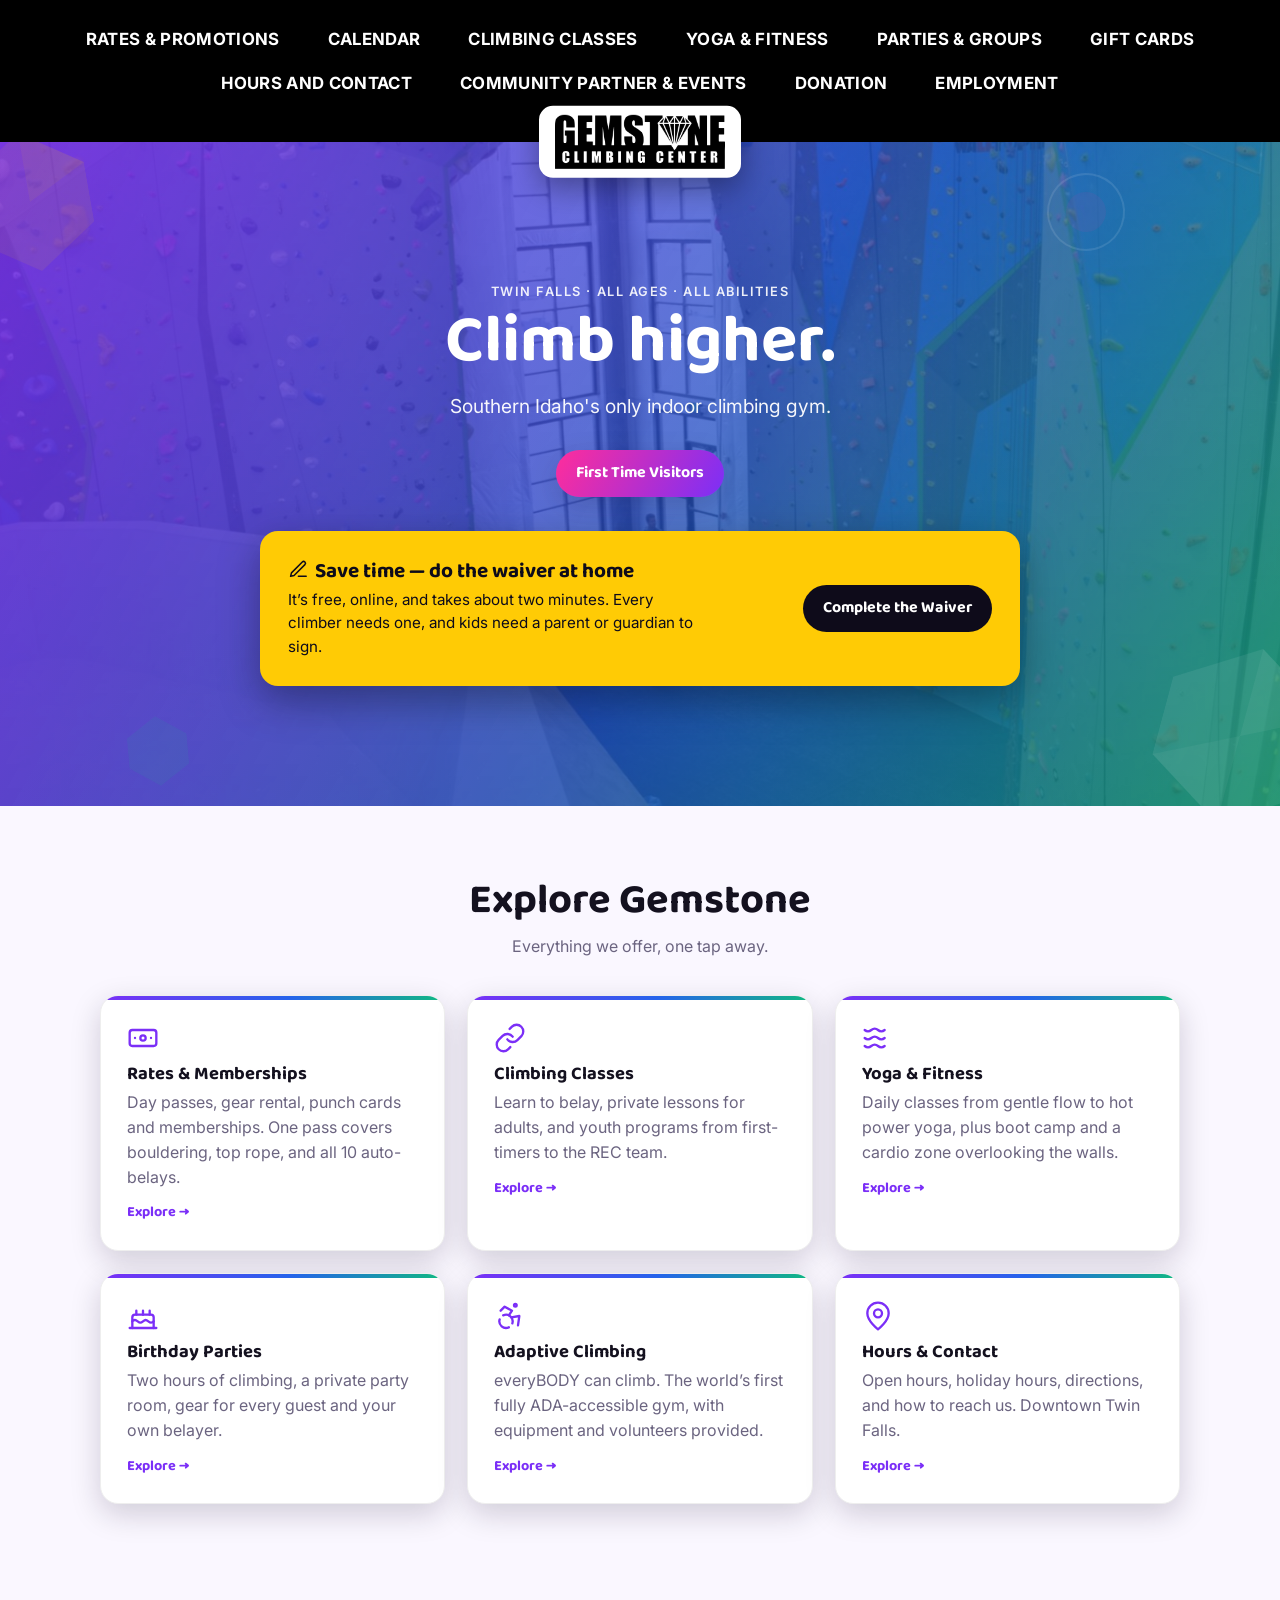
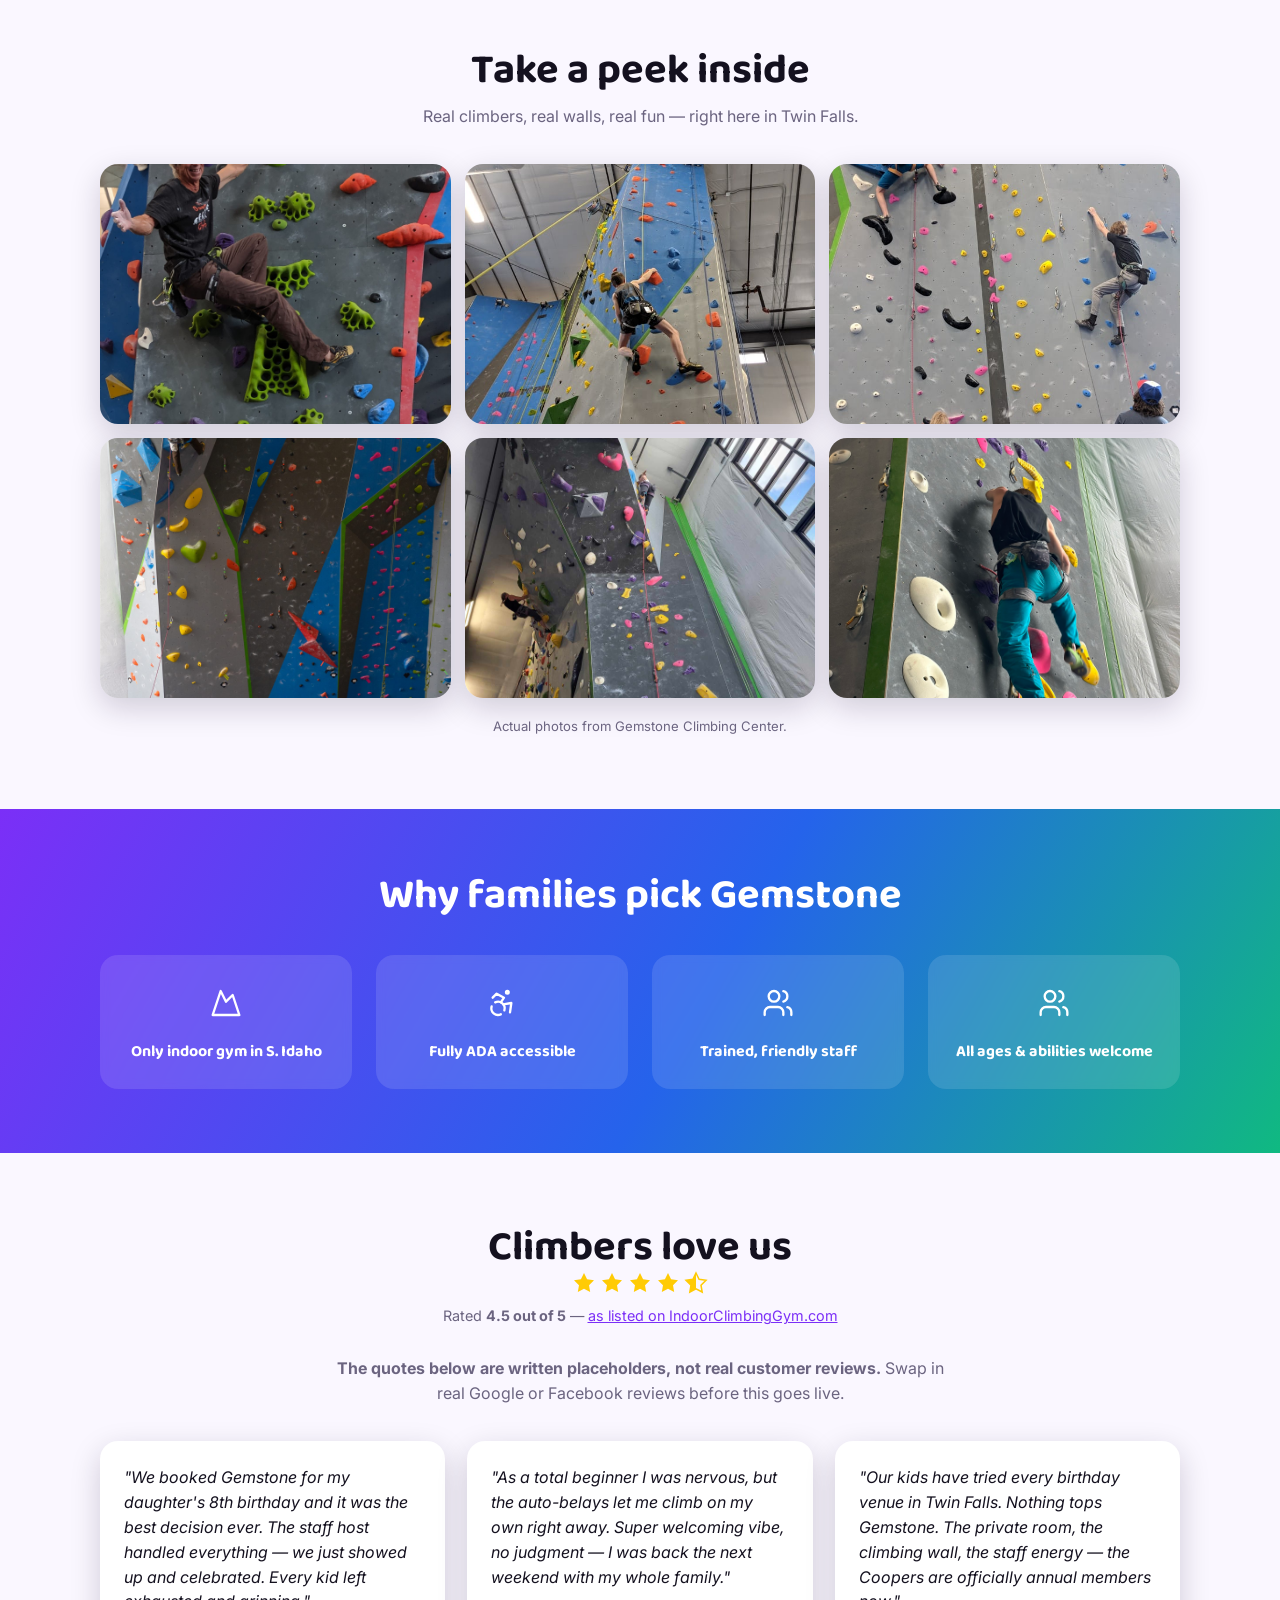
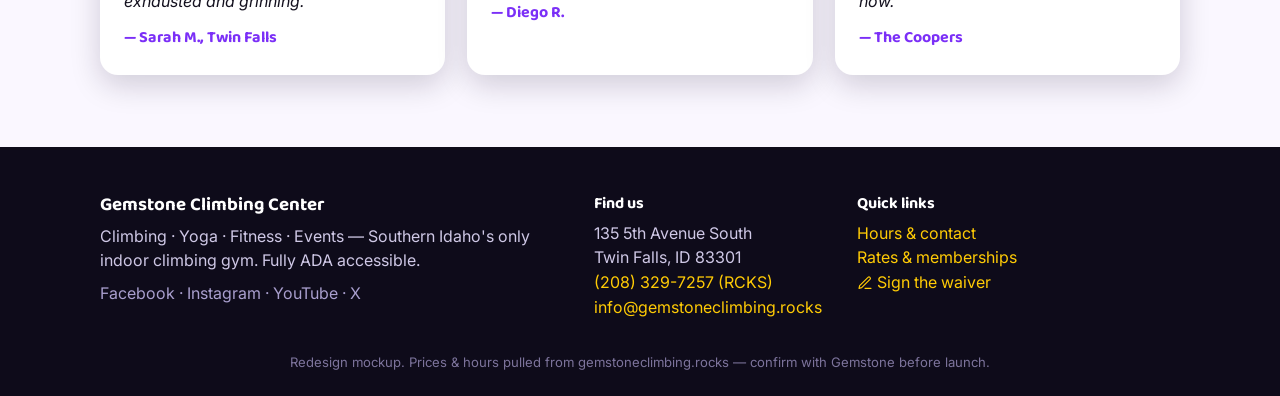
==== commit 5bf2c2b7: "fix: hero padding cascade order + smaller logo badge The hero top-padding overrides for the hanging " ====
--- a/index.html
+++ b/index.html
@@ -22,7 +22,7 @@
   <meta name="twitter:title" content="Gemstone Climbing Center — Twin Falls, Idaho">
   <meta name="twitter:description" content="Southern Idaho's only indoor climbing gym. Bouldering, top rope, 10 auto-belays, classes, yoga & fitness — in downtown Twin Falls.">
   <meta name="twitter:image" content="https://keemstart.github.io/gemstone-climbing-preview/assets/photos/og-cover.jpg">
-  <link rel="stylesheet" href="styles.css?v=14">
+  <link rel="stylesheet" href="styles.css?v=15">
 </head>
 <body>
   <a class="skip" href="#main">Skip to content</a>
--- a/styles.css
+++ b/styles.css
@@ -60,10 +60,8 @@
 
 /* Logo badge: centered, half over the bar, half over the hero */
 .nav__logo{position:absolute;left:50%;top:100%;transform:translate(-50%,-50%);z-index:55;
-  background:#fff;border-radius:16px;padding:10px 18px;box-shadow:0 10px 30px rgba(0,0,0,.35);line-height:0}
-.nav__logo img{width:220px;height:auto;display:block}
-.hero{padding-top:150px}
-.hero--page{padding-top:112px}
+  background:#fff;border-radius:14px;padding:9px 16px;box-shadow:0 10px 30px rgba(0,0,0,.35);line-height:0}
+.nav__logo img{width:170px;height:auto;display:block}
 
 /* Mobile: menu button + drop-down panel (links wrap below the bar with JS off) */
 .nav__burger{display:none;background:none;border:0;color:#fff;cursor:pointer;border-radius:12px;
@@ -84,9 +82,7 @@
   .js .nav__links a:last-child{border-bottom:0}
   .no-js .nav__links{gap:8px 18px;padding-bottom:10px;justify-content:center}
   .nav__logo{padding:8px 14px;border-radius:12px}
-  .nav__logo img{width:160px}
-  .hero{padding-top:110px}
-  .hero--page{padding-top:96px}
+  .nav__logo img{width:130px}
 }
 
 /* ── Focus visibility (keyboard a11y) ── */
@@ -527,3 +523,11 @@
 /* Two-up deals (community events) */
 .deals--2{grid-template-columns:repeat(2,1fr);max-width:900px}
 @media (max-width:760px){.deals--2{grid-template-columns:1fr}}
+
+/* ── Hero clearance for the hanging logo (must come after the hero rules) ── */
+.hero{padding-top:140px}
+.hero--page{padding-top:104px}
+@media (max-width:900px){
+  .hero{padding-top:104px}
+  .hero--page{padding-top:90px}
+}
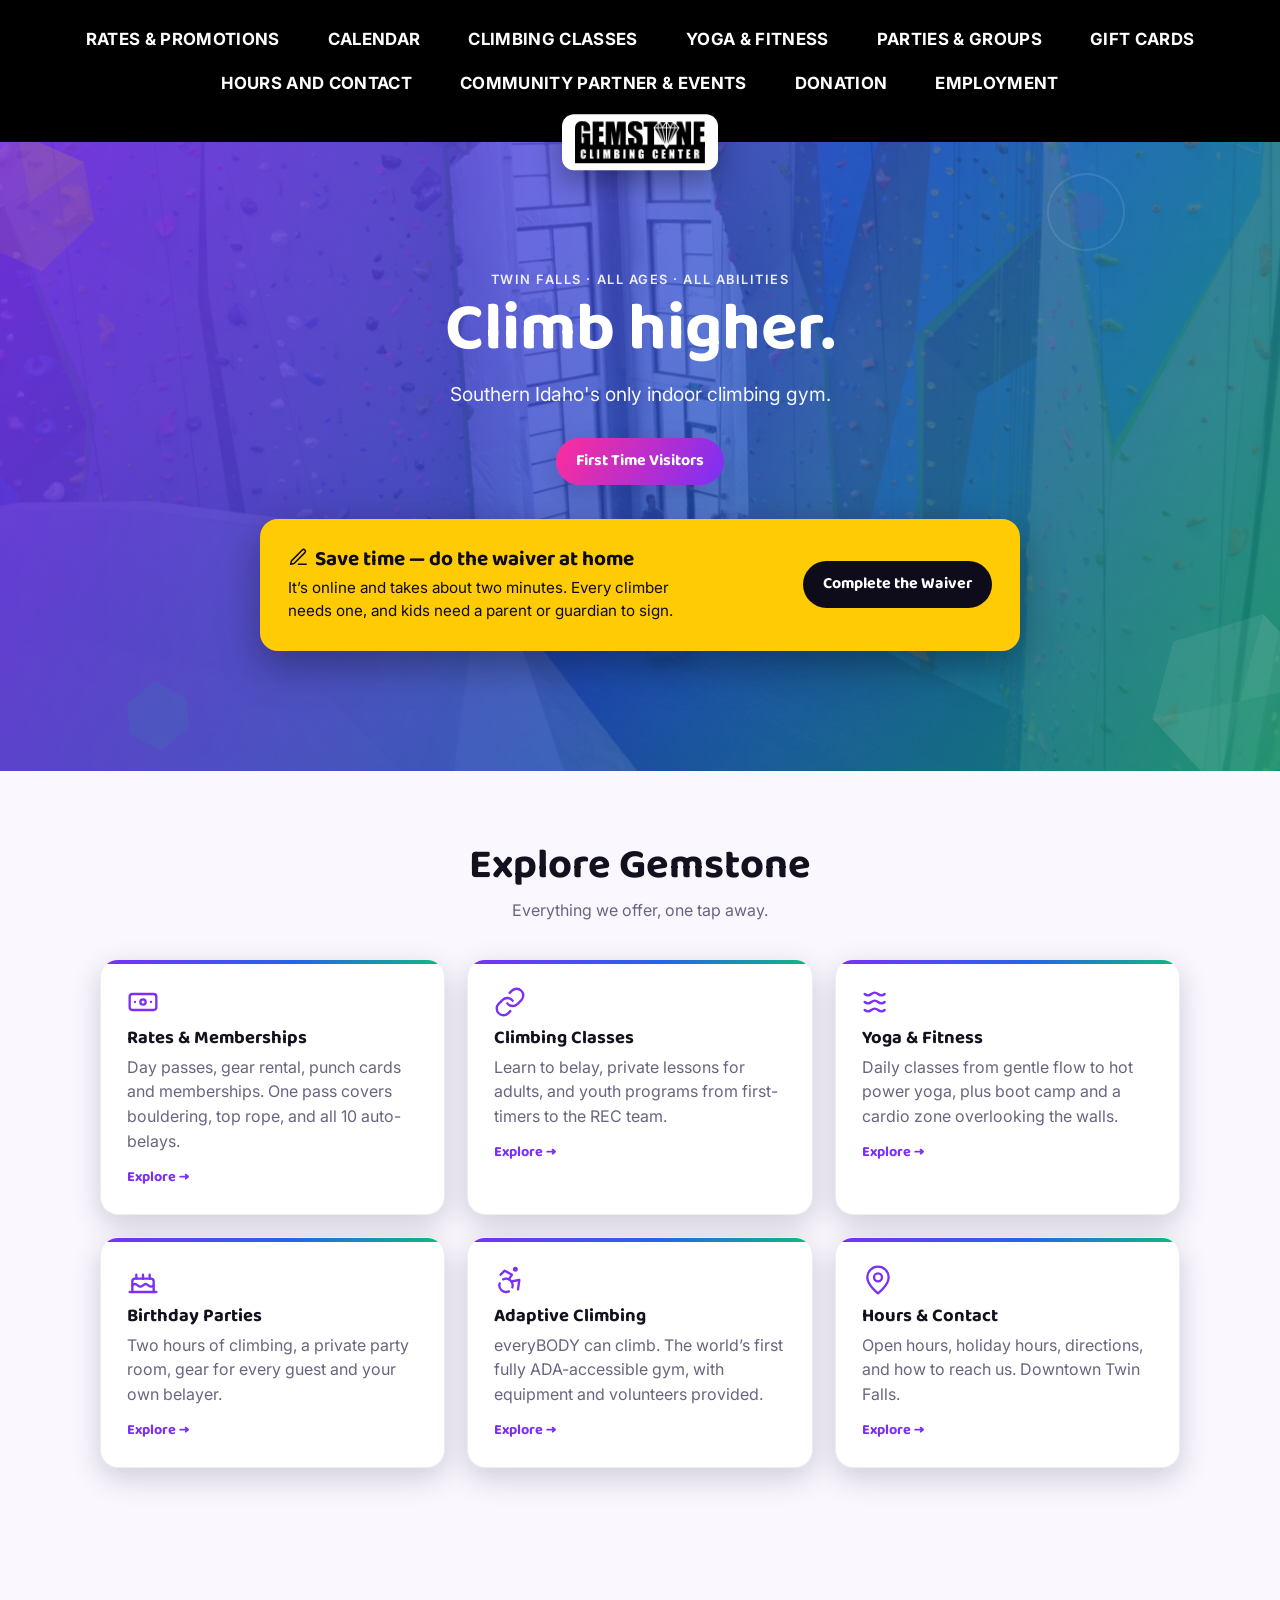
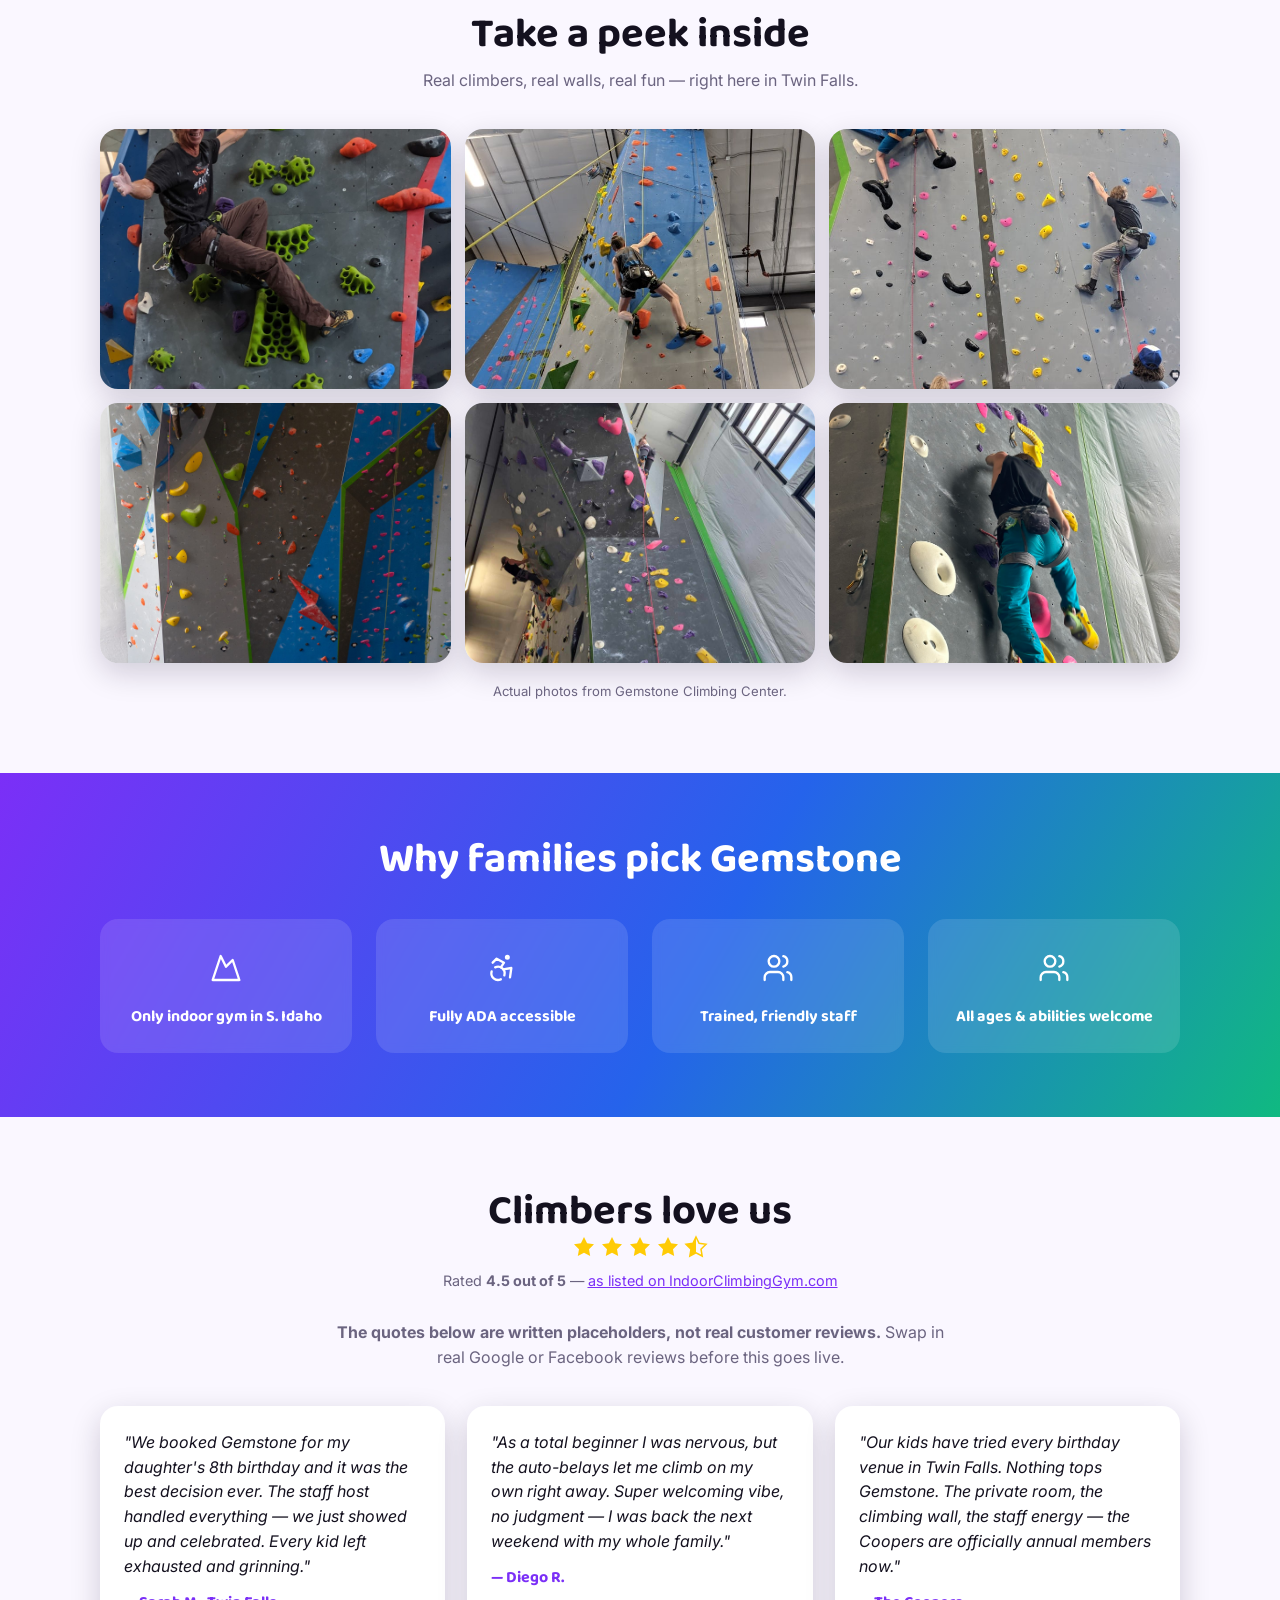
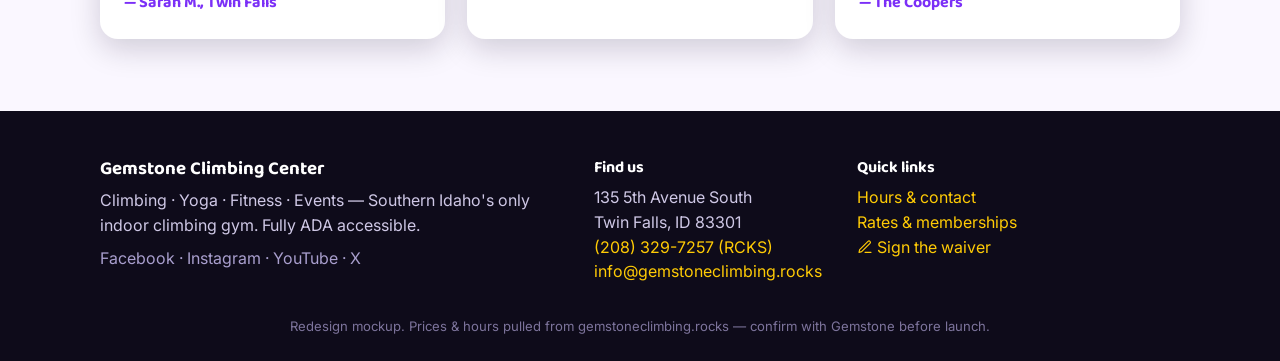
==== commit 62cd29f9: "copy: rates hero + first-visit steps; drop "free" from waiver messaging - Rates hero: removed "Simpl" ====
--- a/index.html
+++ b/index.html
@@ -22,7 +22,7 @@
   <meta name="twitter:title" content="Gemstone Climbing Center — Twin Falls, Idaho">
   <meta name="twitter:description" content="Southern Idaho's only indoor climbing gym. Bouldering, top rope, 10 auto-belays, classes, yoga & fitness — in downtown Twin Falls.">
   <meta name="twitter:image" content="https://keemstart.github.io/gemstone-climbing-preview/assets/photos/og-cover.jpg">
-  <link rel="stylesheet" href="styles.css?v=15">
+  <link rel="stylesheet" href="styles.css?v=17">
 </head>
 <body>
   <a class="skip" href="#main">Skip to content</a>
@@ -59,7 +59,7 @@
         <div class="waiver-band">
           <div>
             <h3><svg class="ico" viewBox="0 0 24 24" fill="none" stroke="currentColor" stroke-width="1.75" stroke-linecap="round" stroke-linejoin="round" aria-hidden="true"><path d="M12 20h9"/><path d="M16.5 3.5a2.12 2.12 0 0 1 3 3L7 19l-4 1 1-4Z"/></svg> Save time &mdash; do the waiver at home</h3>
-            <p>It&rsquo;s free, online, and takes about two minutes. Every climber needs one, and kids need a parent or guardian to sign.</p>
+            <p>It&rsquo;s online and takes about two minutes. Every climber needs one, and kids need a parent or guardian to sign.</p>
           </div>
           <a class="btn btn--dark" href="https://waiver.smartwaiver.com/w/5cfe9b97b33d8/web/" target="_blank" rel="noopener">Complete the Waiver</a>
         </div>
--- a/styles.css
+++ b/styles.css
@@ -60,8 +60,8 @@
 
 /* Logo badge: centered, half over the bar, half over the hero */
 .nav__logo{position:absolute;left:50%;top:100%;transform:translate(-50%,-50%);z-index:55;
-  background:#fff;border-radius:14px;padding:9px 16px;box-shadow:0 10px 30px rgba(0,0,0,.35);line-height:0}
-.nav__logo img{width:170px;height:auto;display:block}
+  background:#fff;border-radius:12px;padding:7px 13px;box-shadow:0 10px 30px rgba(0,0,0,.35);line-height:0}
+.nav__logo img{width:130px;height:auto;display:block}
 
 /* Mobile: menu button + drop-down panel (links wrap below the bar with JS off) */
 .nav__burger{display:none;background:none;border:0;color:#fff;cursor:pointer;border-radius:12px;
@@ -82,7 +82,7 @@
   .js .nav__links a:last-child{border-bottom:0}
   .no-js .nav__links{gap:8px 18px;padding-bottom:10px;justify-content:center}
   .nav__logo{padding:8px 14px;border-radius:12px}
-  .nav__logo img{width:130px}
+  .nav__logo img{width:104px}
 }
 
 /* ── Focus visibility (keyboard a11y) ── */
@@ -531,3 +531,9 @@
   .hero{padding-top:104px}
   .hero--page{padding-top:90px}
 }
+.hero{padding-top:128px}
+.hero--page{padding-top:96px}
+@media (max-width:900px){.hero{padding-top:96px}.hero--page{padding-top:84px}}
+
+/* Rates hero: the one-liner IS the title now */
+.hero--page .hero__title--lead{font-size:clamp(1.35rem,2.6vw,1.9rem);line-height:1.25;max-width:760px;margin:6px auto 0;font-weight:700}
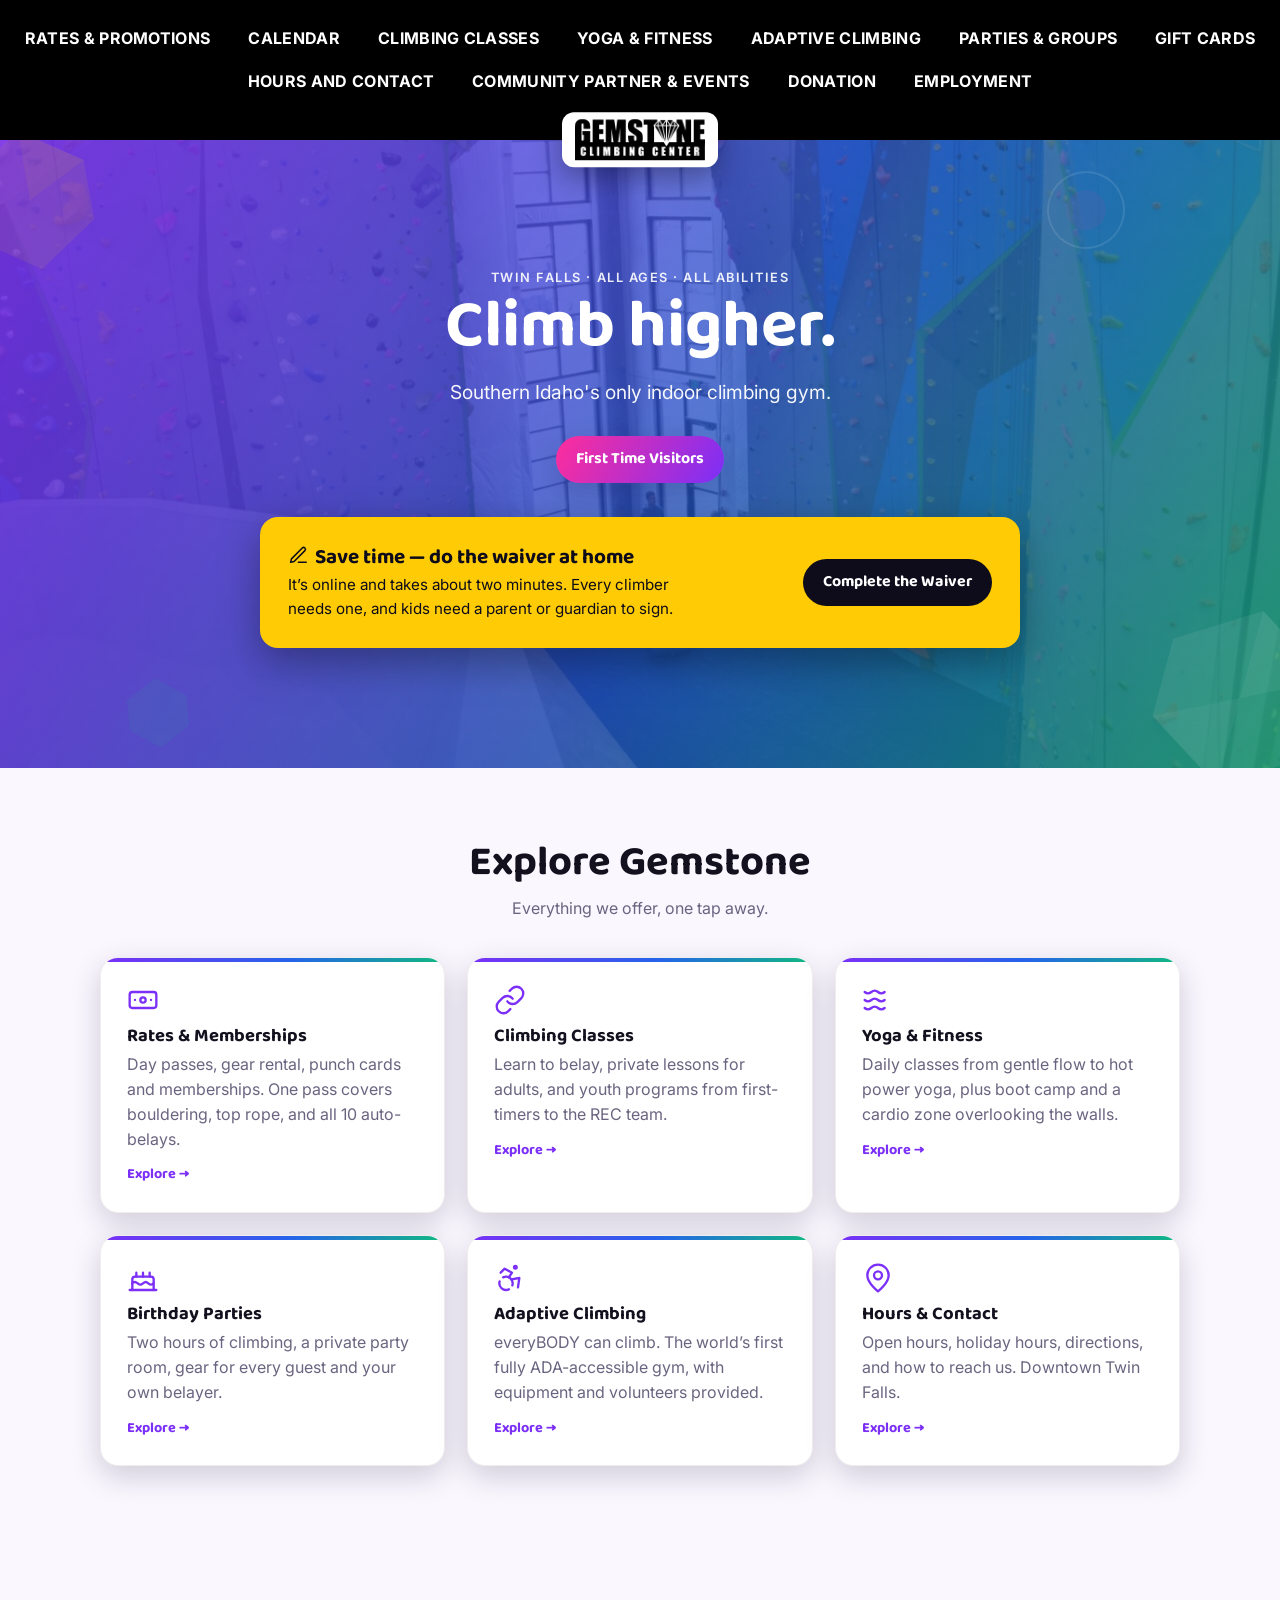
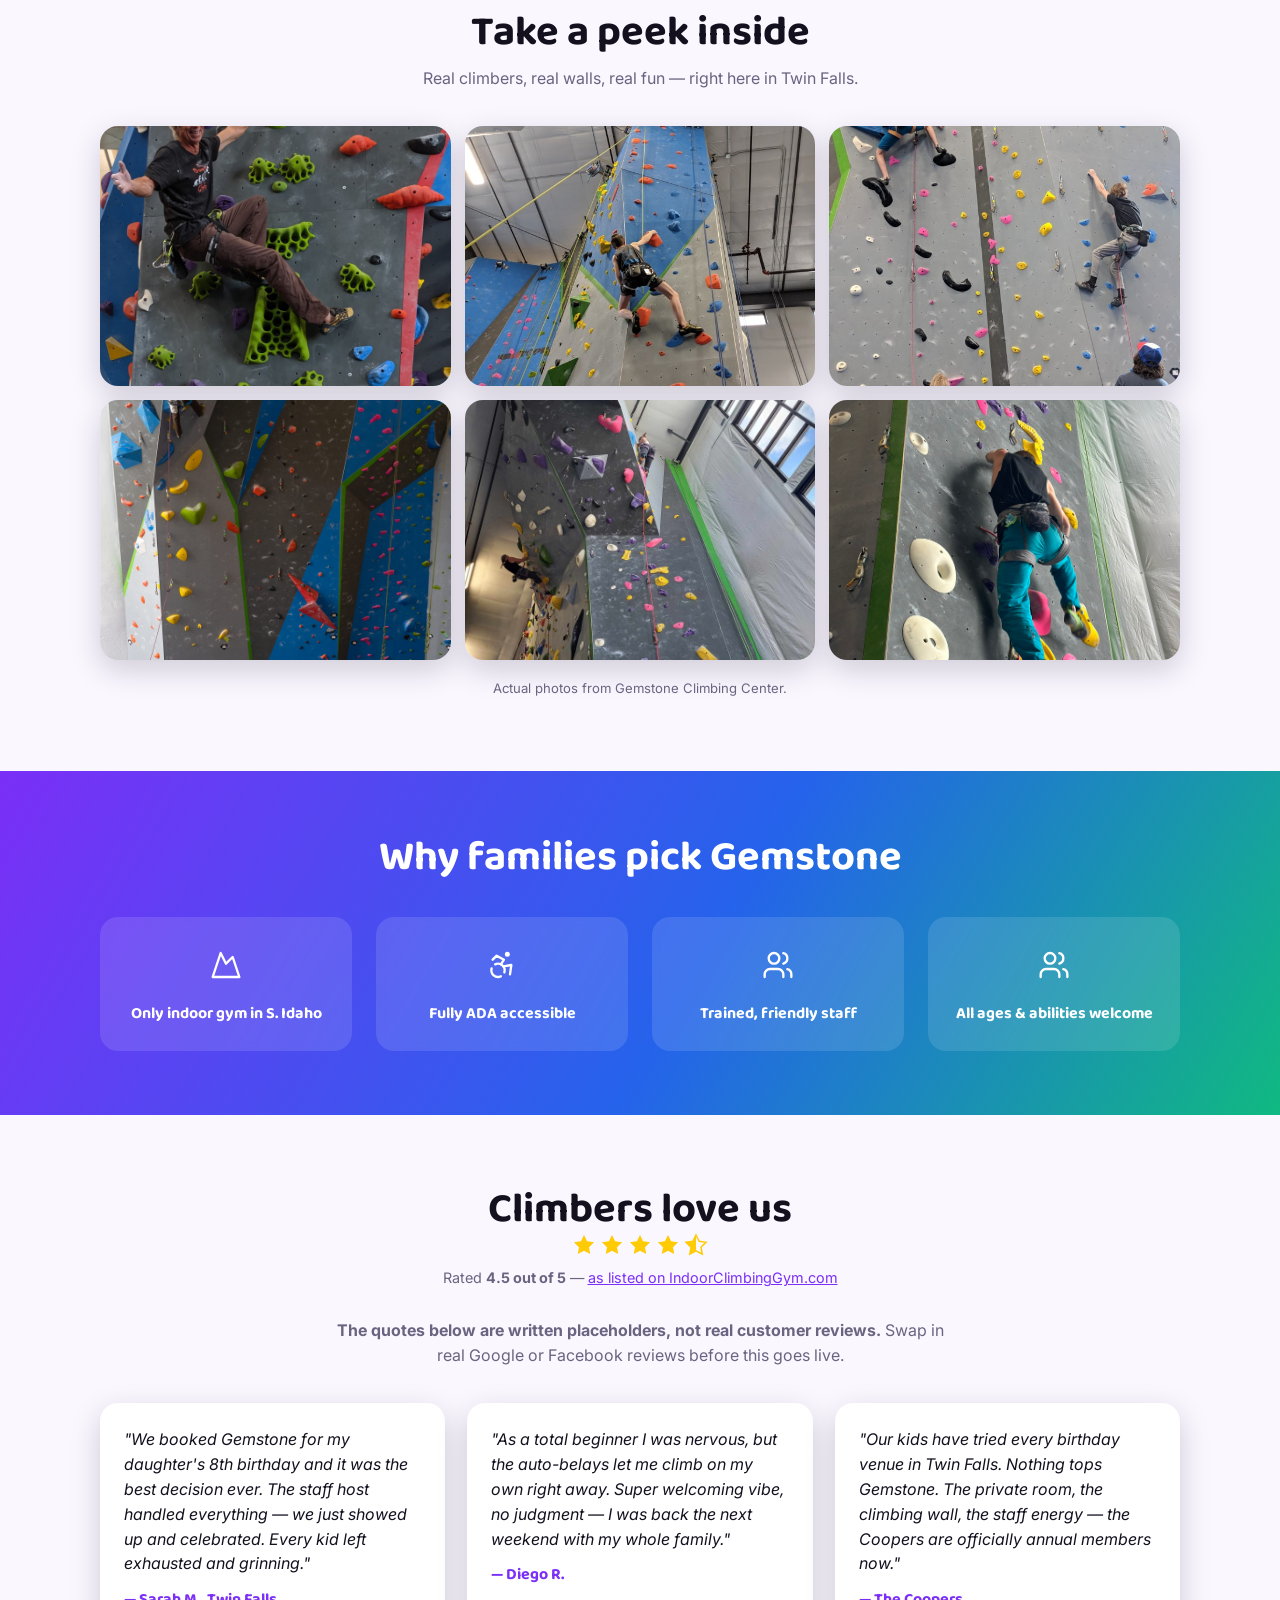
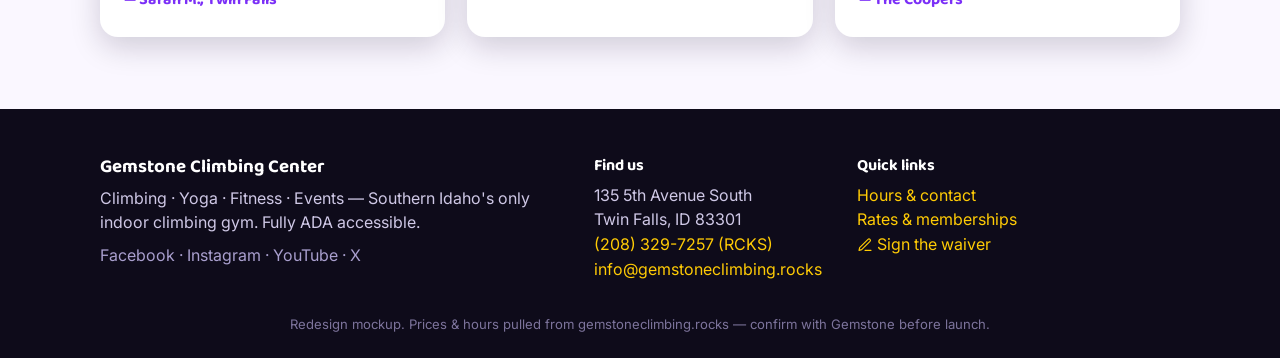
==== commit 7e58f6e8: "nav: add Adaptive Climbing tab (11 tabs), keep two-row layout The adaptive page was never removed - " ====
--- a/index.html
+++ b/index.html
@@ -22,7 +22,7 @@
   <meta name="twitter:title" content="Gemstone Climbing Center — Twin Falls, Idaho">
   <meta name="twitter:description" content="Southern Idaho's only indoor climbing gym. Bouldering, top rope, 10 auto-belays, classes, yoga & fitness — in downtown Twin Falls.">
   <meta name="twitter:image" content="https://keemstart.github.io/gemstone-climbing-preview/assets/photos/og-cover.jpg">
-  <link rel="stylesheet" href="styles.css?v=17">
+  <link rel="stylesheet" href="styles.css?v=21">
 </head>
 <body>
   <a class="skip" href="#main">Skip to content</a>
@@ -33,6 +33,7 @@
         <a href="calendar.html">Calendar</a>
         <a href="classes.html">Climbing Classes</a>
         <a href="yoga-fitness.html">Yoga &amp; Fitness</a>
+        <a href="adaptive.html">Adaptive Climbing</a>
         <a href="parties.html">Parties &amp; Groups</a>
         <a href="gift-cards.html">Gift Cards</a>
         <a href="visit.html">Hours and Contact</a>
--- a/styles.css
+++ b/styles.css
@@ -53,8 +53,8 @@
 /* ── Header: two-row tab bar + centered straddling logo (Kim's layout) ── */
 .nav{position:relative;background:#000;z-index:50}
 .nav__bar{max-width:1400px;margin:0 auto;padding:22px 20px 42px;display:flex;justify-content:center;align-items:center}
-.nav__links{display:flex;flex-wrap:wrap;justify-content:center;gap:10px 44px;max-width:1180px}
-.nav__links a{color:#fff;text-decoration:none;font-family:var(--font-body);font-weight:700;font-size:1.05rem;
+.nav__links{display:flex;flex-wrap:wrap;justify-content:center;gap:10px 34px;max-width:1260px}
+.nav__links a{color:#fff;text-decoration:none;font-family:var(--font-body);font-weight:700;font-size:1rem;
   text-transform:uppercase;letter-spacing:.02em;white-space:nowrap;padding:4px 2px;transition:color .2s ease}
 .nav__links a:hover,.nav__links a[aria-current="page"]{color:var(--citrine)}
 
@@ -62,6 +62,12 @@
 .nav__logo{position:absolute;left:50%;top:100%;transform:translate(-50%,-50%);z-index:55;
   background:#fff;border-radius:12px;padding:7px 13px;box-shadow:0 10px 30px rgba(0,0,0,.35);line-height:0}
 .nav__logo img{width:130px;height:auto;display:block}
+
+/* Small laptops / tablets: tighten so 11 tabs still make two rows */
+@media (max-width:1199px) and (min-width:1001px){
+  .nav__links{gap:8px 20px}
+  .nav__links a{font-size:.88rem;letter-spacing:.01em}
+}
 
 /* Mobile: menu button + drop-down panel (links wrap below the bar with JS off) */
 .nav__burger{display:none;background:none;border:0;color:#fff;cursor:pointer;border-radius:12px;
@@ -71,7 +77,7 @@
 .nav__burger .ico--close{display:none}
 .nav.is-open .nav__burger .ico--open{display:none}
 .nav.is-open .nav__burger .ico--close{display:inline-block}
-@media (max-width:900px){
+@media (max-width:1000px){
   .nav__bar{padding:10px 16px 34px;justify-content:flex-end;min-height:60px}
   .nav__burger{display:inline-flex}
   .js .nav__links{position:absolute;top:100%;left:0;right:0;z-index:60;background:rgba(0,0,0,.97);
@@ -525,15 +531,9 @@
 @media (max-width:760px){.deals--2{grid-template-columns:1fr}}
 
 /* ── Hero clearance for the hanging logo (must come after the hero rules) ── */
-.hero{padding-top:140px}
-.hero--page{padding-top:104px}
-@media (max-width:900px){
-  .hero{padding-top:104px}
-  .hero--page{padding-top:90px}
-}
 .hero{padding-top:128px}
 .hero--page{padding-top:96px}
-@media (max-width:900px){.hero{padding-top:96px}.hero--page{padding-top:84px}}
+@media (max-width:1000px){.hero{padding-top:96px}.hero--page{padding-top:84px}}
 
 /* Rates hero: the one-liner IS the title now */
 .hero--page .hero__title--lead{font-size:clamp(1.35rem,2.6vw,1.9rem);line-height:1.25;max-width:760px;margin:6px auto 0;font-weight:700}
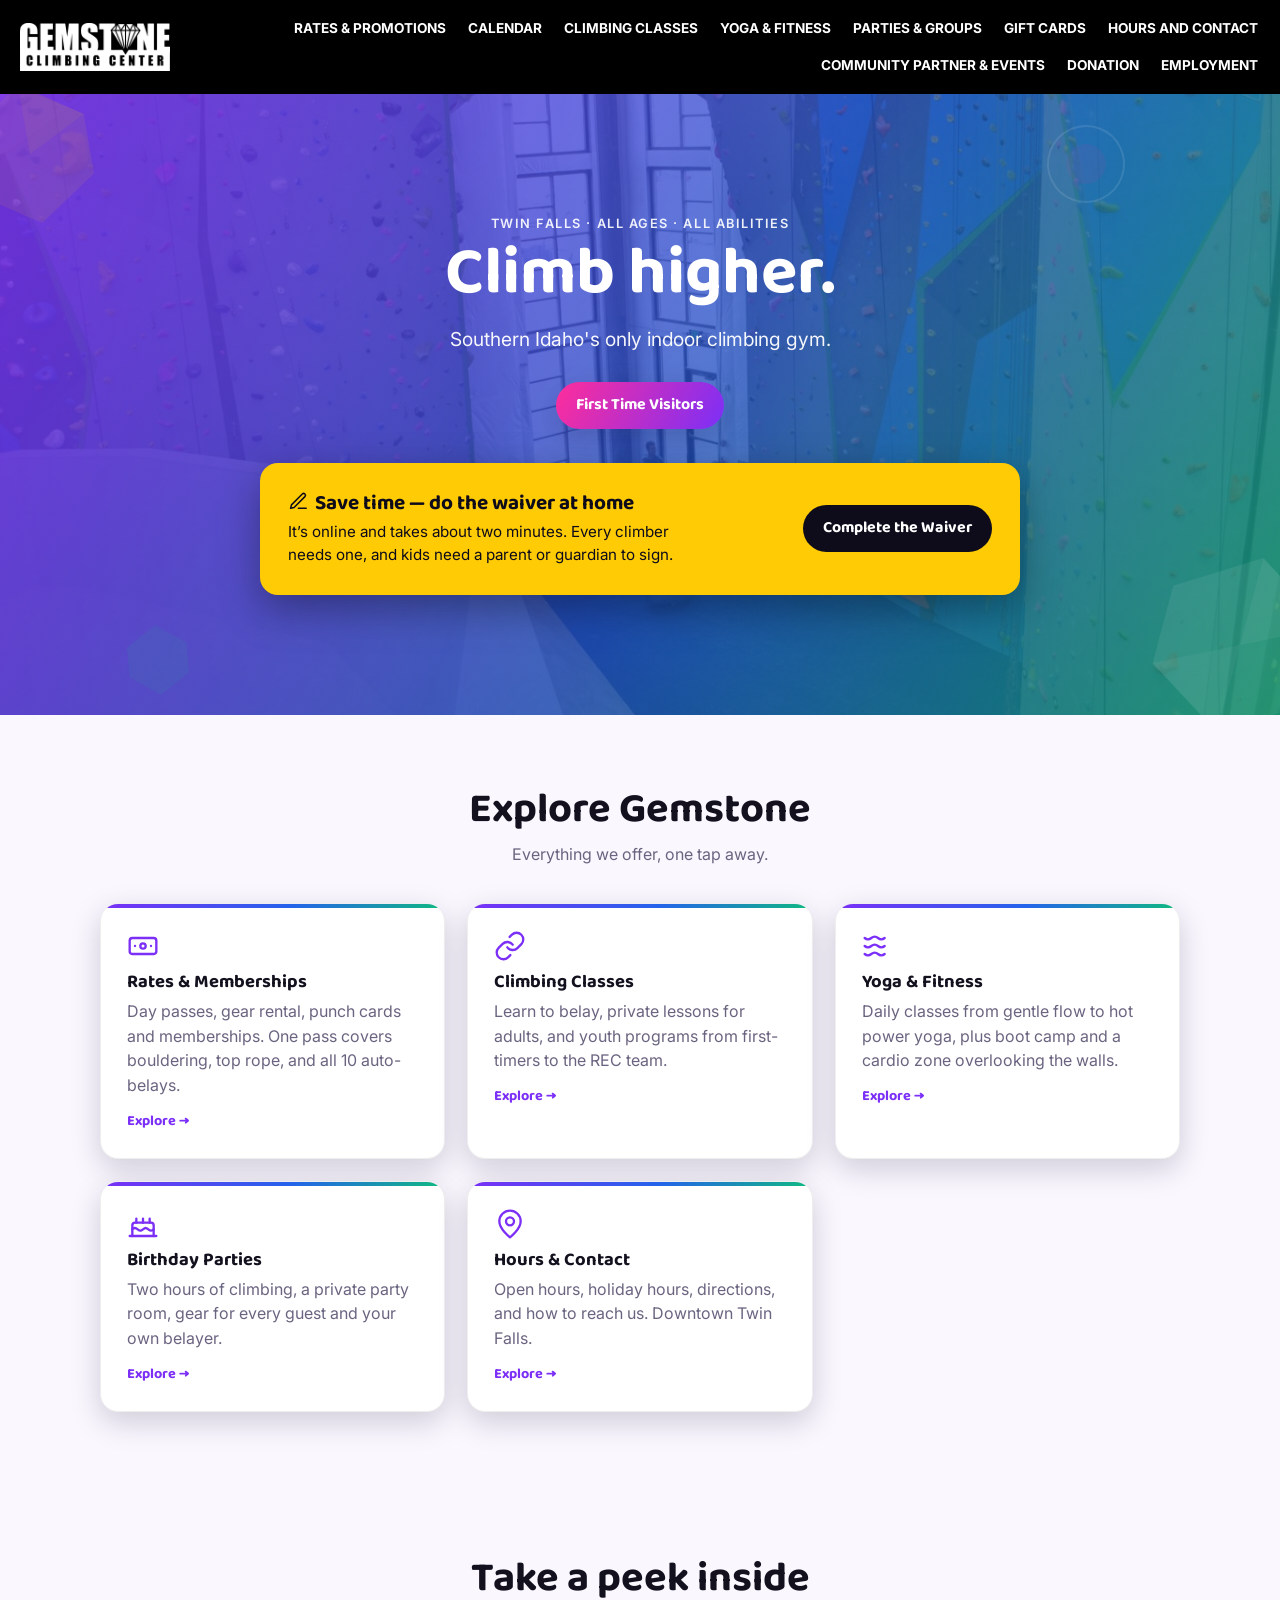
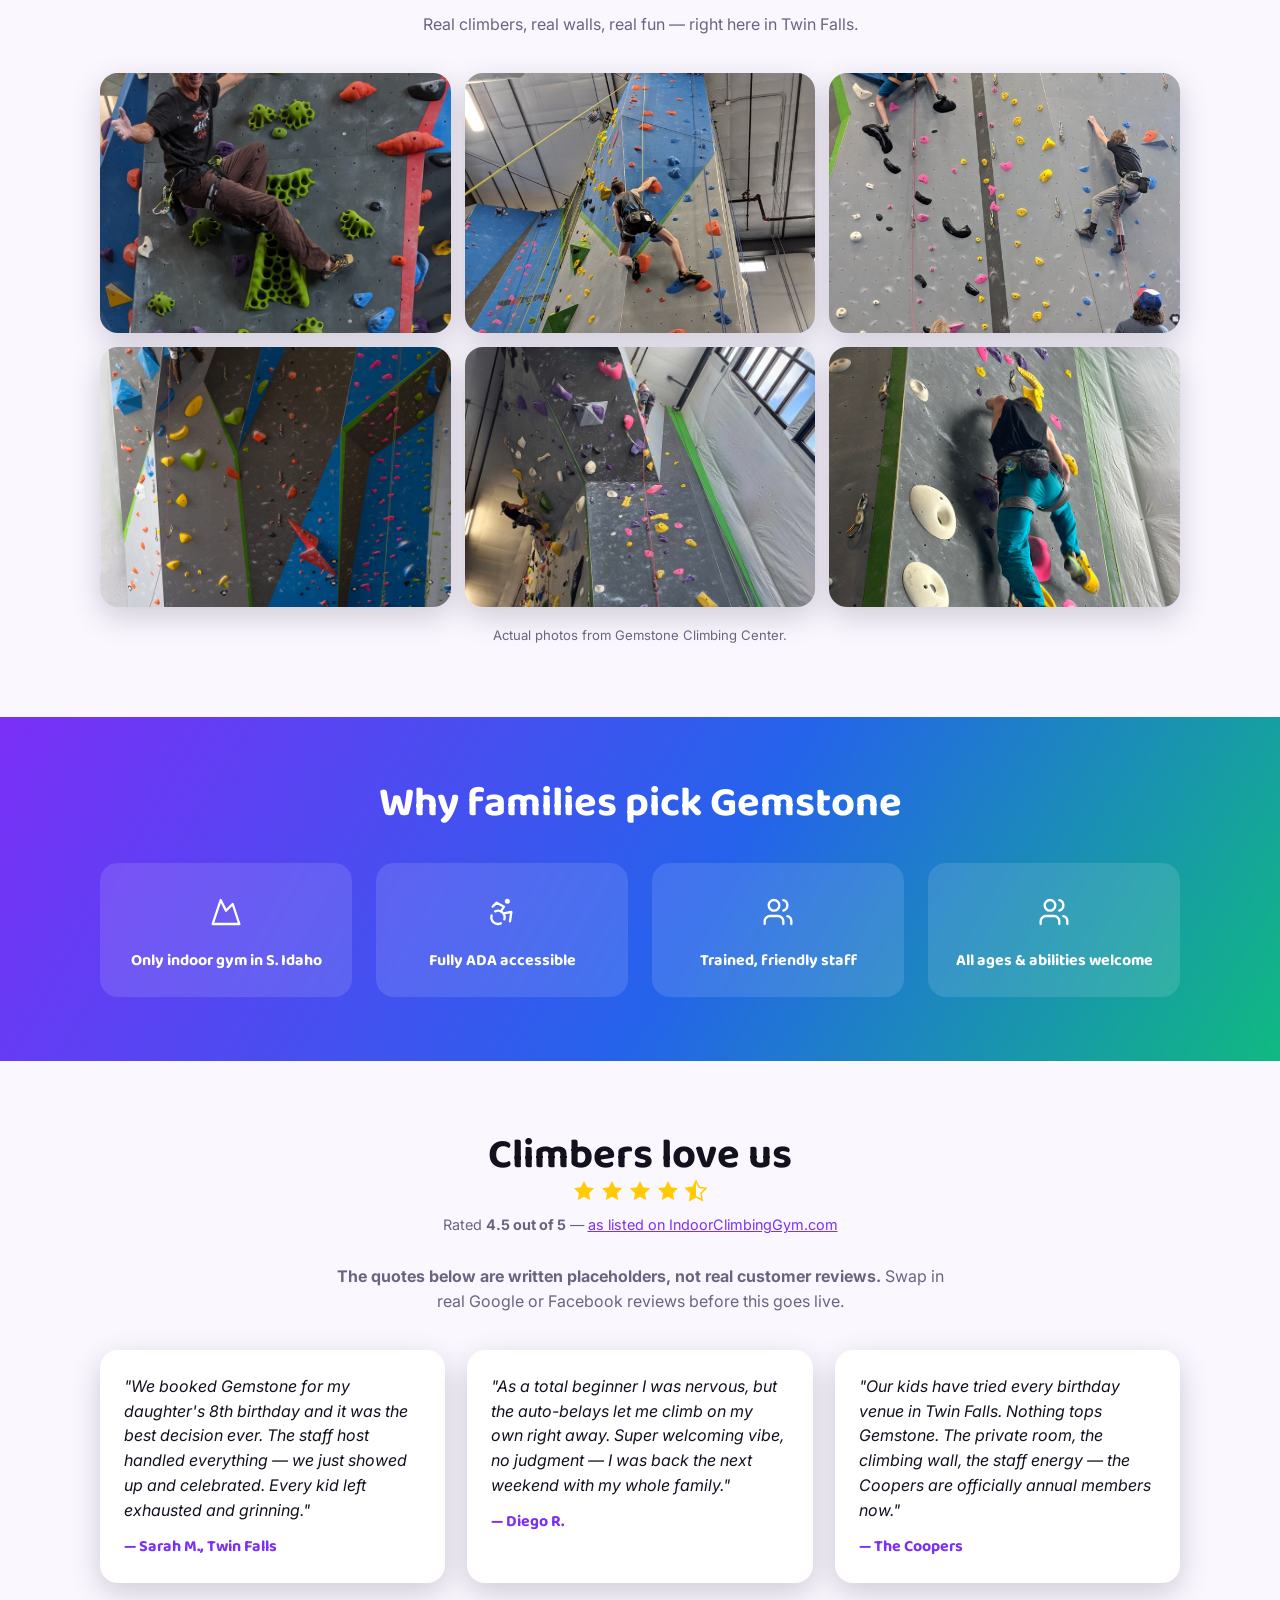
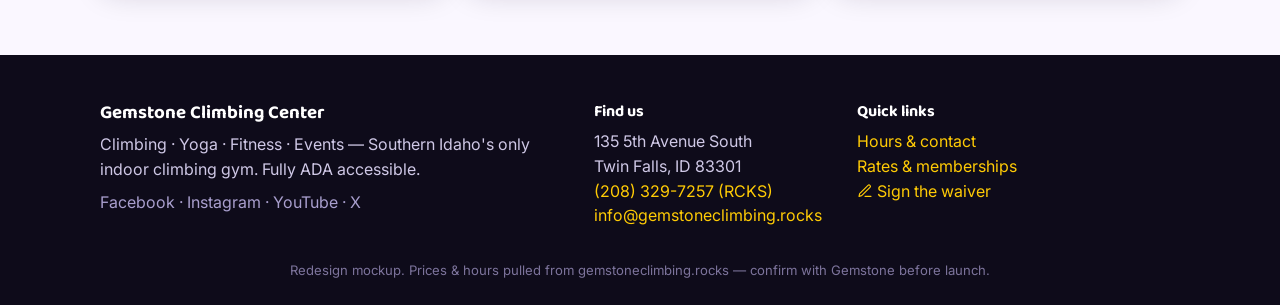
==== commit d74e5acb: "header: logo top-left; remove Adaptive page and tab Logo - Kim's wordmark moved from the centered ha" ====
--- a/index.html
+++ b/index.html
@@ -22,18 +22,18 @@
   <meta name="twitter:title" content="Gemstone Climbing Center — Twin Falls, Idaho">
   <meta name="twitter:description" content="Southern Idaho's only indoor climbing gym. Bouldering, top rope, 10 auto-belays, classes, yoga & fitness — in downtown Twin Falls.">
   <meta name="twitter:image" content="https://keemstart.github.io/gemstone-climbing-preview/assets/photos/og-cover.jpg">
-  <link rel="stylesheet" href="styles.css?v=21">
+  <link rel="stylesheet" href="styles.css?v=24">
 </head>
 <body>
   <a class="skip" href="#main">Skip to content</a>
   <header class="nav">
     <div class="nav__bar">
+  <a class="nav__logo" href="index.html" aria-label="Gemstone Climbing Center — home"><img src="assets/photos/logo-white.png" alt="Gemstone Climbing Center" width="280" height="90"></a>
       <nav class="nav__links" id="nav-links">
         <a href="rates.html">Rates &amp; Promotions</a>
         <a href="calendar.html">Calendar</a>
         <a href="classes.html">Climbing Classes</a>
         <a href="yoga-fitness.html">Yoga &amp; Fitness</a>
-        <a href="adaptive.html">Adaptive Climbing</a>
         <a href="parties.html">Parties &amp; Groups</a>
         <a href="gift-cards.html">Gift Cards</a>
         <a href="visit.html">Hours and Contact</a>
@@ -43,7 +43,6 @@
       </nav>
       <button class="nav__burger" type="button" aria-label="Open menu" aria-expanded="false" aria-controls="nav-links"><svg class="ico ico--open" viewBox="0 0 24 24" fill="none" stroke="currentColor" stroke-width="2" stroke-linecap="round" aria-hidden="true"><path d="M3 6h18M3 12h18M3 18h18"/></svg><svg class="ico ico--close" viewBox="0 0 24 24" fill="none" stroke="currentColor" stroke-width="2" stroke-linecap="round" aria-hidden="true"><path d="M18 6 6 18M6 6l12 12"/></svg></button>
     </div>
-    <a class="nav__logo" href="index.html" aria-label="Gemstone Climbing Center — home"><img src="assets/photos/logo.png" alt="Gemstone Climbing Center" width="280" height="90"></a>
   </header>
   <main id="main">
 
@@ -95,12 +94,6 @@
             <div class="card__icon"><svg class="ico" viewBox="0 0 24 24" fill="none" stroke="currentColor" stroke-width="1.75" stroke-linecap="round" stroke-linejoin="round" aria-hidden="true"><path d="M20 21v-8a2 2 0 0 0-2-2H6a2 2 0 0 0-2 2v8"/><path d="M4 16s.5-1 2-1 2.5 2 4 2 2.5-2 4-2 2.5 2 4 2 2-1 2-1"/><path d="M2 21h20"/><path d="M7 8v3M12 8v3M17 8v3"/></svg></div>
             <h3>Birthday Parties</h3>
             <p>Two hours of climbing, a private party room, gear for every guest and your own belayer.</p>
-            <span class="card__go">Explore &rarr;</span>
-          </a>
-          <a class="card card--link" href="adaptive.html">
-            <div class="card__icon"><svg class="ico" viewBox="0 0 24 24" fill="none" stroke="currentColor" stroke-width="1.75" stroke-linecap="round" stroke-linejoin="round" aria-hidden="true"><circle cx="16" cy="4" r="1"/><path d="m18 19 1-7-6 1"/><path d="m5 8 3-3 5.5 3-2.36 3.5"/><path d="M4.24 14.5a5 5 0 0 0 6.88 6"/><path d="M13.76 17.5a5 5 0 0 0-6.88-6"/></svg></div>
-            <h3>Adaptive Climbing</h3>
-            <p>everyBODY can climb. The world&rsquo;s first fully ADA-accessible gym, with equipment and volunteers provided.</p>
             <span class="card__go">Explore &rarr;</span>
           </a>
           <a class="card card--link" href="visit.html">
--- a/styles.css
+++ b/styles.css
@@ -52,21 +52,27 @@
 
 /* ── Header: two-row tab bar + centered straddling logo (Kim's layout) ── */
 .nav{position:relative;background:#000;z-index:50}
-.nav__bar{max-width:1400px;margin:0 auto;padding:22px 20px 42px;display:flex;justify-content:center;align-items:center}
-.nav__links{display:flex;flex-wrap:wrap;justify-content:center;gap:10px 34px;max-width:1260px}
+.nav__bar{max-width:1400px;margin:0 auto;padding:14px 20px;display:flex;align-items:center;gap:28px}
+.nav__links{display:flex;flex-wrap:wrap;justify-content:flex-end;align-items:center;gap:8px 26px;margin-left:auto}
 .nav__links a{color:#fff;text-decoration:none;font-family:var(--font-body);font-weight:700;font-size:1rem;
   text-transform:uppercase;letter-spacing:.02em;white-space:nowrap;padding:4px 2px;transition:color .2s ease}
 .nav__links a:hover,.nav__links a[aria-current="page"]{color:var(--citrine)}
 
-/* Logo badge: centered, half over the bar, half over the hero */
-.nav__logo{position:absolute;left:50%;top:100%;transform:translate(-50%,-50%);z-index:55;
-  background:#fff;border-radius:12px;padding:7px 13px;box-shadow:0 10px 30px rgba(0,0,0,.35);line-height:0}
-.nav__logo img{width:130px;height:auto;display:block}
-
-/* Small laptops / tablets: tighten so 11 tabs still make two rows */
-@media (max-width:1199px) and (min-width:1001px){
-  .nav__links{gap:8px 20px}
-  .nav__links a{font-size:.88rem;letter-spacing:.01em}
+/* Logo, top-left inside the bar */
+.nav__logo{flex:none;line-height:0;display:block}
+.nav__logo img{width:150px;height:auto;display:block}
+
+/* Mid widths: tighten so the tabs keep to two rows beside the logo */
+@media (max-width:1320px) and (min-width:1061px){
+  .nav__bar{gap:20px}
+  .nav__links{gap:8px 18px}
+  .nav__links a{font-size:.85rem;letter-spacing:0}
+}
+@media (max-width:1060px) and (min-width:761px){
+  .nav__bar{gap:14px;padding:12px 16px}
+  .nav__logo img{width:116px}
+  .nav__links{gap:6px 13px}
+  .nav__links a{font-size:.75rem;letter-spacing:0}
 }
 
 /* Mobile: menu button + drop-down panel (links wrap below the bar with JS off) */
@@ -77,8 +83,8 @@
 .nav__burger .ico--close{display:none}
 .nav.is-open .nav__burger .ico--open{display:none}
 .nav.is-open .nav__burger .ico--close{display:inline-block}
-@media (max-width:1000px){
-  .nav__bar{padding:10px 16px 34px;justify-content:flex-end;min-height:60px}
+@media (max-width:760px){
+  .nav__bar{padding:10px 16px;gap:12px;min-height:60px}
   .nav__burger{display:inline-flex}
   .js .nav__links{position:absolute;top:100%;left:0;right:0;z-index:60;background:rgba(0,0,0,.97);
     flex-direction:column;gap:0;padding:6px 20px 14px;display:none;max-width:none;
@@ -87,8 +93,7 @@
   .js .nav__links a{padding:14px 4px;font-size:.95rem;border-bottom:1px solid rgba(255,255,255,.08)}
   .js .nav__links a:last-child{border-bottom:0}
   .no-js .nav__links{gap:8px 18px;padding-bottom:10px;justify-content:center}
-  .nav__logo{padding:8px 14px;border-radius:12px}
-  .nav__logo img{width:104px}
+  .nav__logo img{width:116px}
 }
 
 /* ── Focus visibility (keyboard a11y) ── */
@@ -531,9 +536,6 @@
 @media (max-width:760px){.deals--2{grid-template-columns:1fr}}
 
 /* ── Hero clearance for the hanging logo (must come after the hero rules) ── */
-.hero{padding-top:128px}
-.hero--page{padding-top:96px}
-@media (max-width:1000px){.hero{padding-top:96px}.hero--page{padding-top:84px}}
 
 /* Rates hero: the one-liner IS the title now */
 .hero--page .hero__title--lead{font-size:clamp(1.35rem,2.6vw,1.9rem);line-height:1.25;max-width:760px;margin:6px auto 0;font-weight:700}
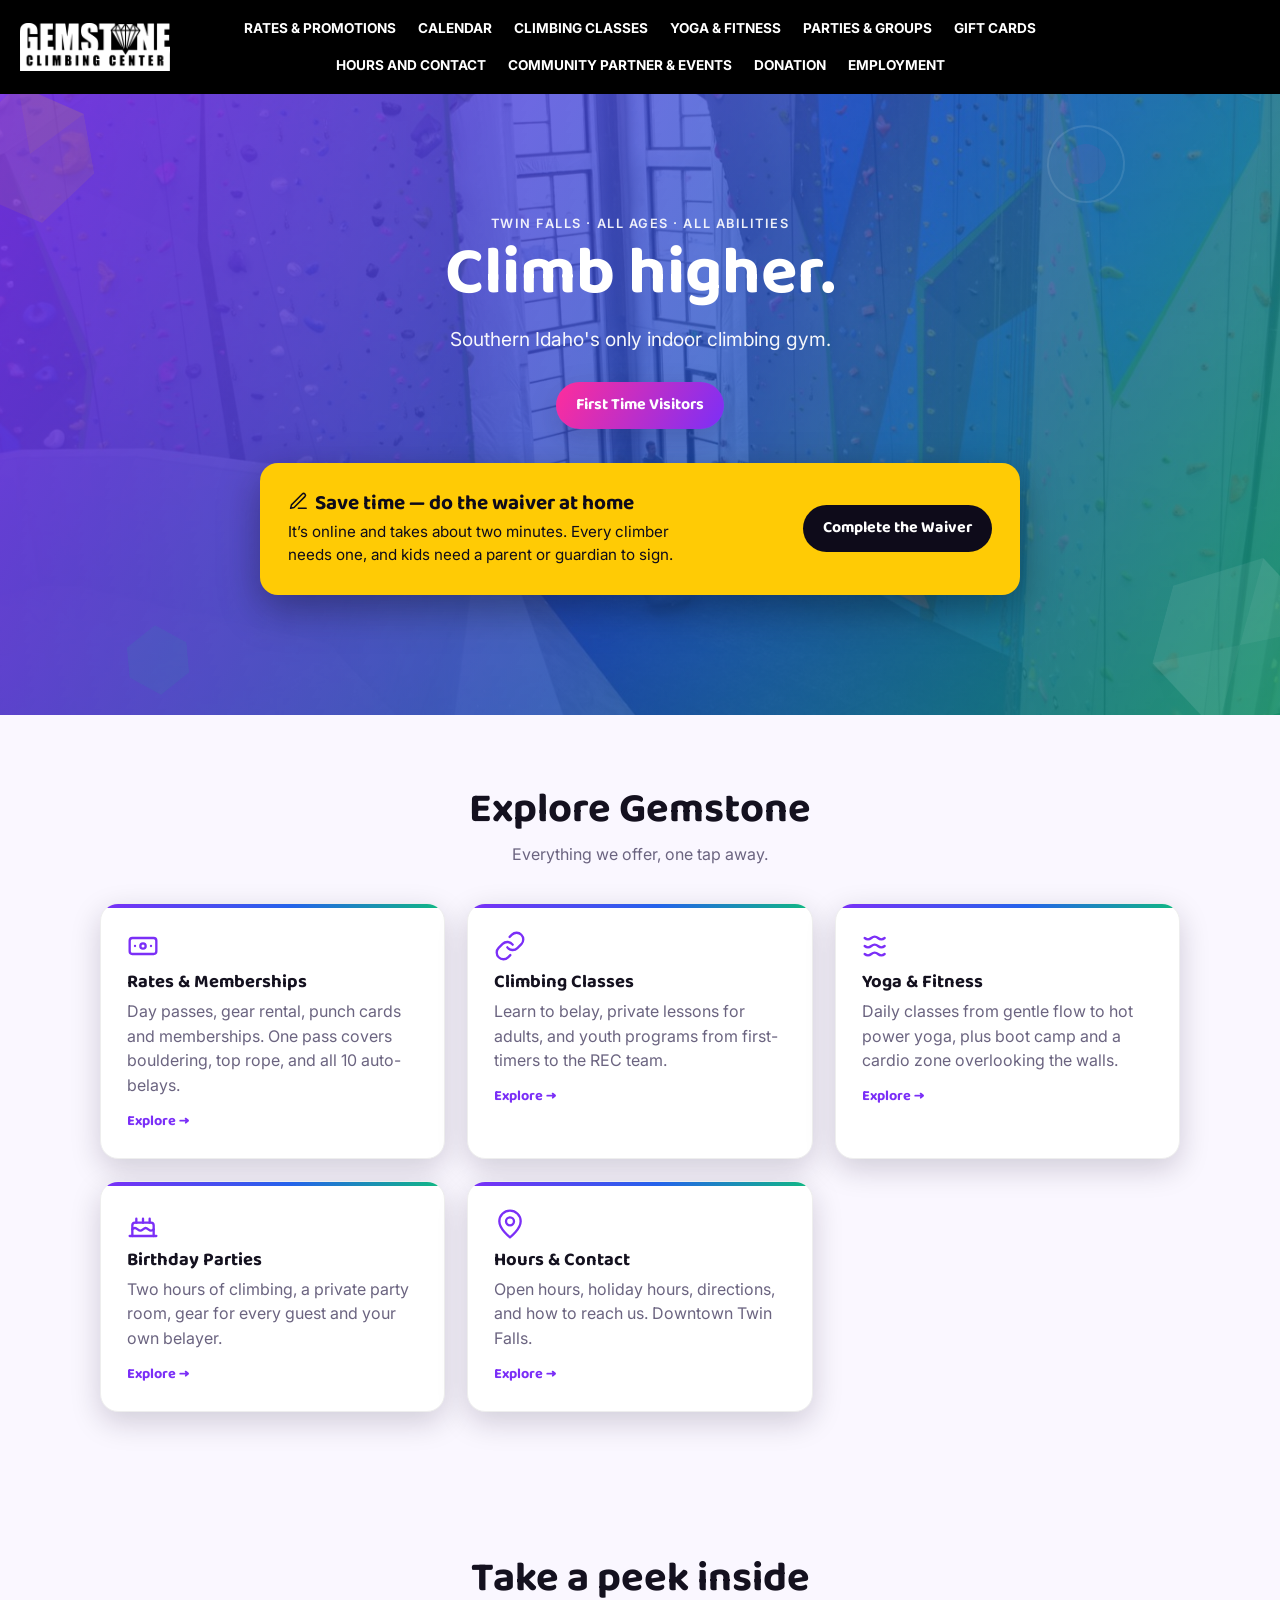
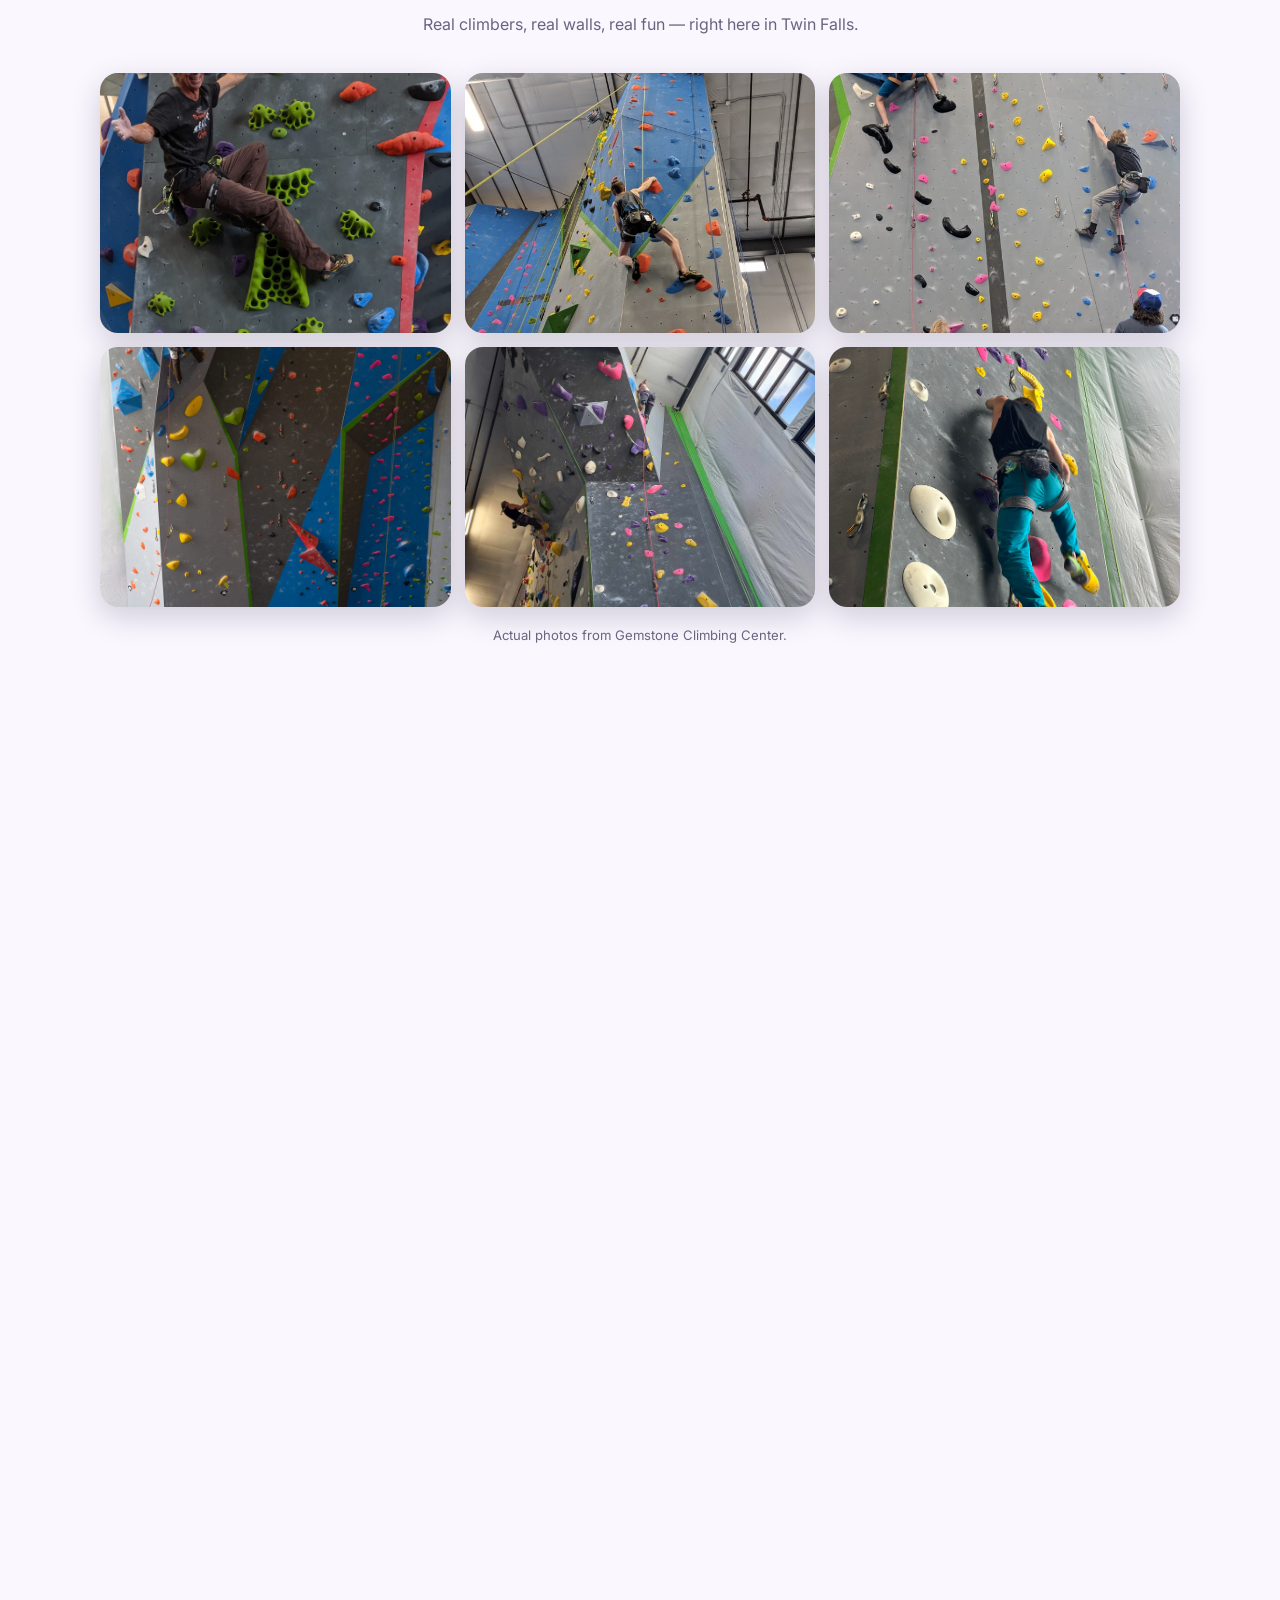
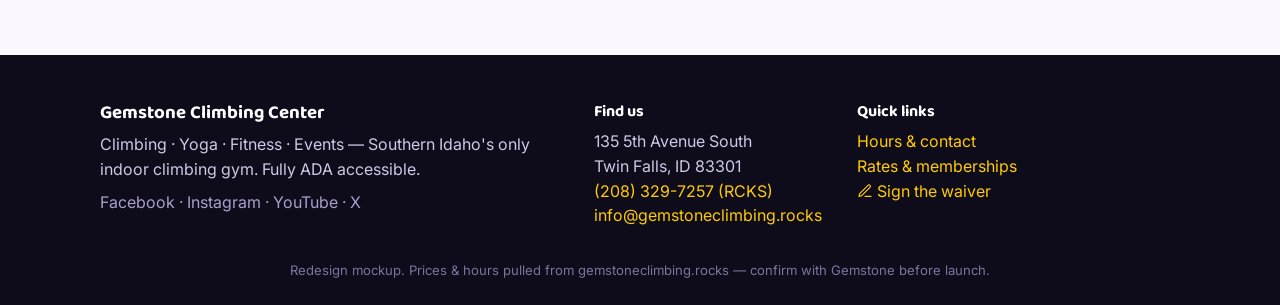
==== commit 01e23ac2: "nav: centre the tab block and close the gap beside the logo Tabs were pushed hard right with margin-" ====
--- a/index.html
+++ b/index.html
@@ -22,7 +22,7 @@
   <meta name="twitter:title" content="Gemstone Climbing Center — Twin Falls, Idaho">
   <meta name="twitter:description" content="Southern Idaho's only indoor climbing gym. Bouldering, top rope, 10 auto-belays, classes, yoga & fitness — in downtown Twin Falls.">
   <meta name="twitter:image" content="https://keemstart.github.io/gemstone-climbing-preview/assets/photos/og-cover.jpg">
-  <link rel="stylesheet" href="styles.css?v=24">
+  <link rel="stylesheet" href="styles.css?v=27">
 </head>
 <body>
   <a class="skip" href="#main">Skip to content</a>
--- a/styles.css
+++ b/styles.css
@@ -52,8 +52,10 @@
 
 /* ── Header: two-row tab bar + centered straddling logo (Kim's layout) ── */
 .nav{position:relative;background:#000;z-index:50}
-.nav__bar{max-width:1400px;margin:0 auto;padding:14px 20px;display:flex;align-items:center;gap:28px}
-.nav__links{display:flex;flex-wrap:wrap;justify-content:flex-end;align-items:center;gap:8px 26px;margin-left:auto}
+.nav__bar{max-width:1400px;margin:0 auto;padding:14px 20px;display:flex;align-items:center;gap:18px}
+/* Mirrors the logo width so the tab block centres on the page, not on the leftover space */
+.nav__bar::after{content:"";flex:none;width:150px}
+.nav__links{display:flex;flex-wrap:wrap;justify-content:center;align-items:center;gap:8px 26px;flex:1}
 .nav__links a{color:#fff;text-decoration:none;font-family:var(--font-body);font-weight:700;font-size:1rem;
   text-transform:uppercase;letter-spacing:.02em;white-space:nowrap;padding:4px 2px;transition:color .2s ease}
 .nav__links a:hover,.nav__links a[aria-current="page"]{color:var(--citrine)}
@@ -68,11 +70,12 @@
   .nav__links{gap:8px 18px}
   .nav__links a{font-size:.85rem;letter-spacing:0}
 }
-@media (max-width:1060px) and (min-width:761px){
-  .nav__bar{gap:14px;padding:12px 16px}
-  .nav__logo img{width:116px}
-  .nav__links{gap:6px 13px}
-  .nav__links a{font-size:.75rem;letter-spacing:0}
+@media (max-width:1060px) and (min-width:841px){
+  .nav__bar{gap:12px;padding:12px 14px}
+  .nav__bar::after{width:60px}
+  .nav__logo img{width:104px}
+  .nav__links{gap:5px 11px}
+  .nav__links a{font-size:.7rem;letter-spacing:0}
 }
 
 /* Mobile: menu button + drop-down panel (links wrap below the bar with JS off) */
@@ -83,8 +86,9 @@
 .nav__burger .ico--close{display:none}
 .nav.is-open .nav__burger .ico--open{display:none}
 .nav.is-open .nav__burger .ico--close{display:inline-block}
-@media (max-width:760px){
+@media (max-width:840px){
   .nav__bar{padding:10px 16px;gap:12px;min-height:60px}
+  .nav__bar::after{display:none}
   .nav__burger{display:inline-flex}
   .js .nav__links{position:absolute;top:100%;left:0;right:0;z-index:60;background:rgba(0,0,0,.97);
     flex-direction:column;gap:0;padding:6px 20px 14px;display:none;max-width:none;
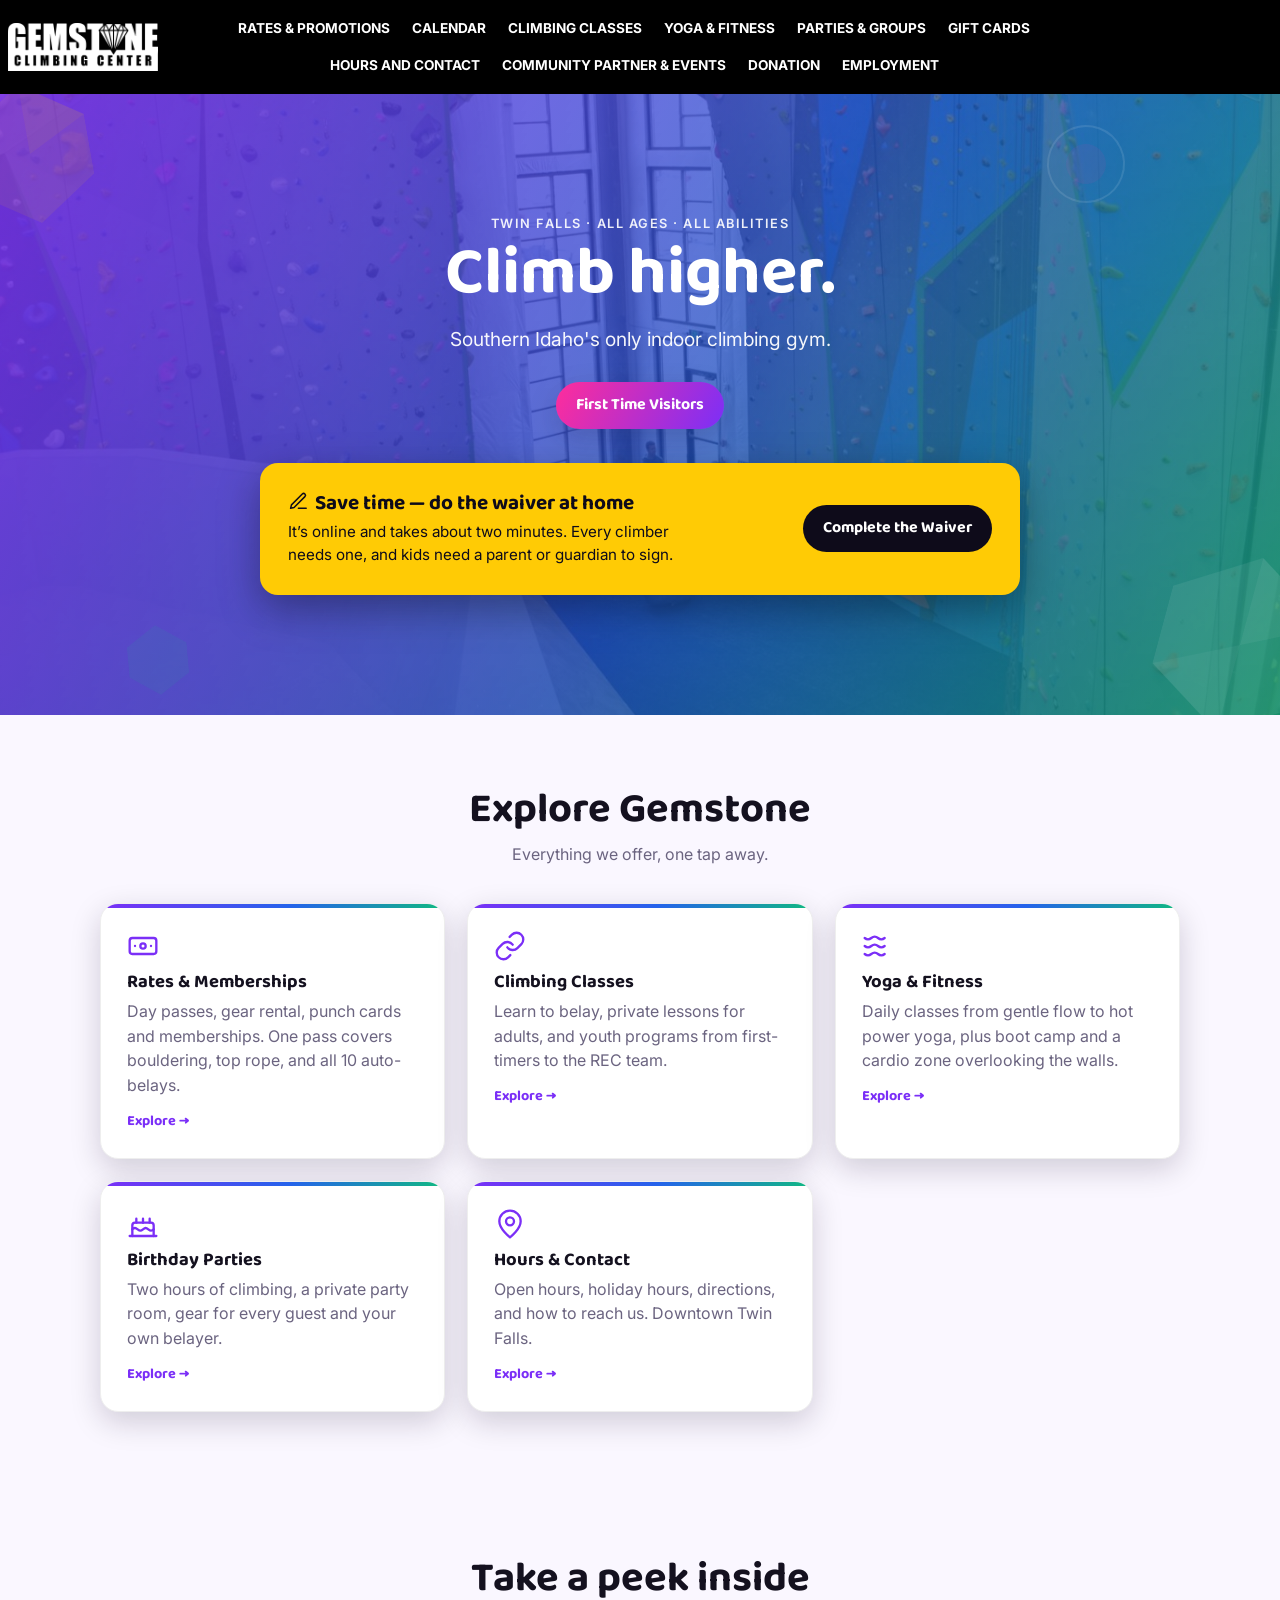
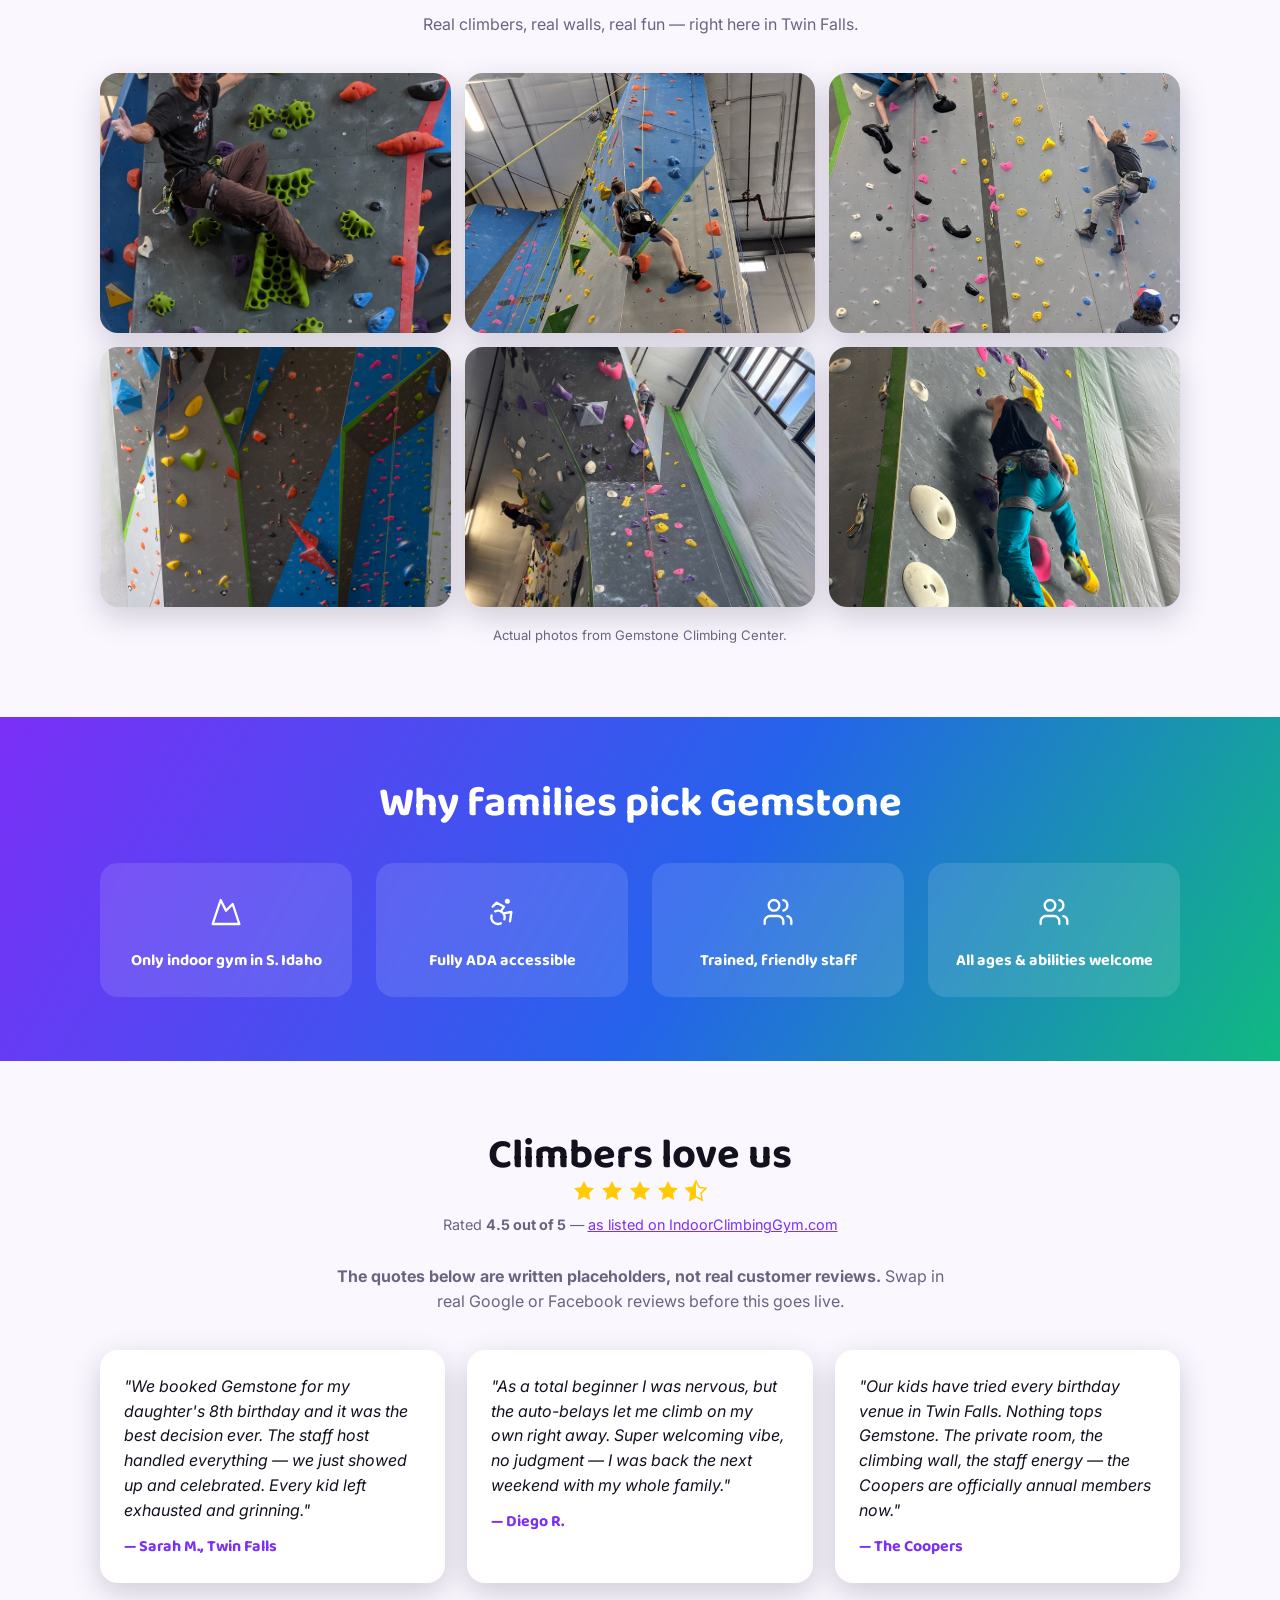
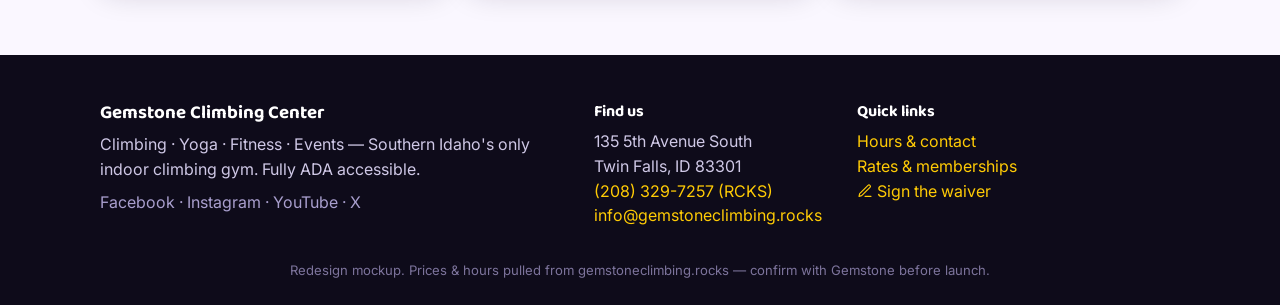
==== commit 3fb99f08: "nav: move the logo further left Bar max-width 1400 -> 1600 and left padding trimmed (20 -> 8px, 6-8p" ====
--- a/index.html
+++ b/index.html
@@ -22,7 +22,7 @@
   <meta name="twitter:title" content="Gemstone Climbing Center — Twin Falls, Idaho">
   <meta name="twitter:description" content="Southern Idaho's only indoor climbing gym. Bouldering, top rope, 10 auto-belays, classes, yoga & fitness — in downtown Twin Falls.">
   <meta name="twitter:image" content="https://keemstart.github.io/gemstone-climbing-preview/assets/photos/og-cover.jpg">
-  <link rel="stylesheet" href="styles.css?v=27">
+  <link rel="stylesheet" href="styles.css?v=28">
 </head>
 <body>
   <a class="skip" href="#main">Skip to content</a>
--- a/styles.css
+++ b/styles.css
@@ -52,7 +52,7 @@
 
 /* ── Header: two-row tab bar + centered straddling logo (Kim's layout) ── */
 .nav{position:relative;background:#000;z-index:50}
-.nav__bar{max-width:1400px;margin:0 auto;padding:14px 20px;display:flex;align-items:center;gap:18px}
+.nav__bar{max-width:1600px;margin:0 auto;padding:14px 20px 14px 8px;display:flex;align-items:center;gap:18px}
 /* Mirrors the logo width so the tab block centres on the page, not on the leftover space */
 .nav__bar::after{content:"";flex:none;width:150px}
 .nav__links{display:flex;flex-wrap:wrap;justify-content:center;align-items:center;gap:8px 26px;flex:1}
@@ -71,7 +71,7 @@
   .nav__links a{font-size:.85rem;letter-spacing:0}
 }
 @media (max-width:1060px) and (min-width:841px){
-  .nav__bar{gap:12px;padding:12px 14px}
+  .nav__bar{gap:12px;padding:12px 14px 12px 6px}
   .nav__bar::after{width:60px}
   .nav__logo img{width:104px}
   .nav__links{gap:5px 11px}
@@ -87,7 +87,7 @@
 .nav.is-open .nav__burger .ico--open{display:none}
 .nav.is-open .nav__burger .ico--close{display:inline-block}
 @media (max-width:840px){
-  .nav__bar{padding:10px 16px;gap:12px;min-height:60px}
+  .nav__bar{padding:10px 16px 10px 8px;gap:12px;min-height:60px}
   .nav__bar::after{display:none}
   .nav__burger{display:inline-flex}
   .js .nav__links{position:absolute;top:100%;left:0;right:0;z-index:60;background:rgba(0,0,0,.97);
